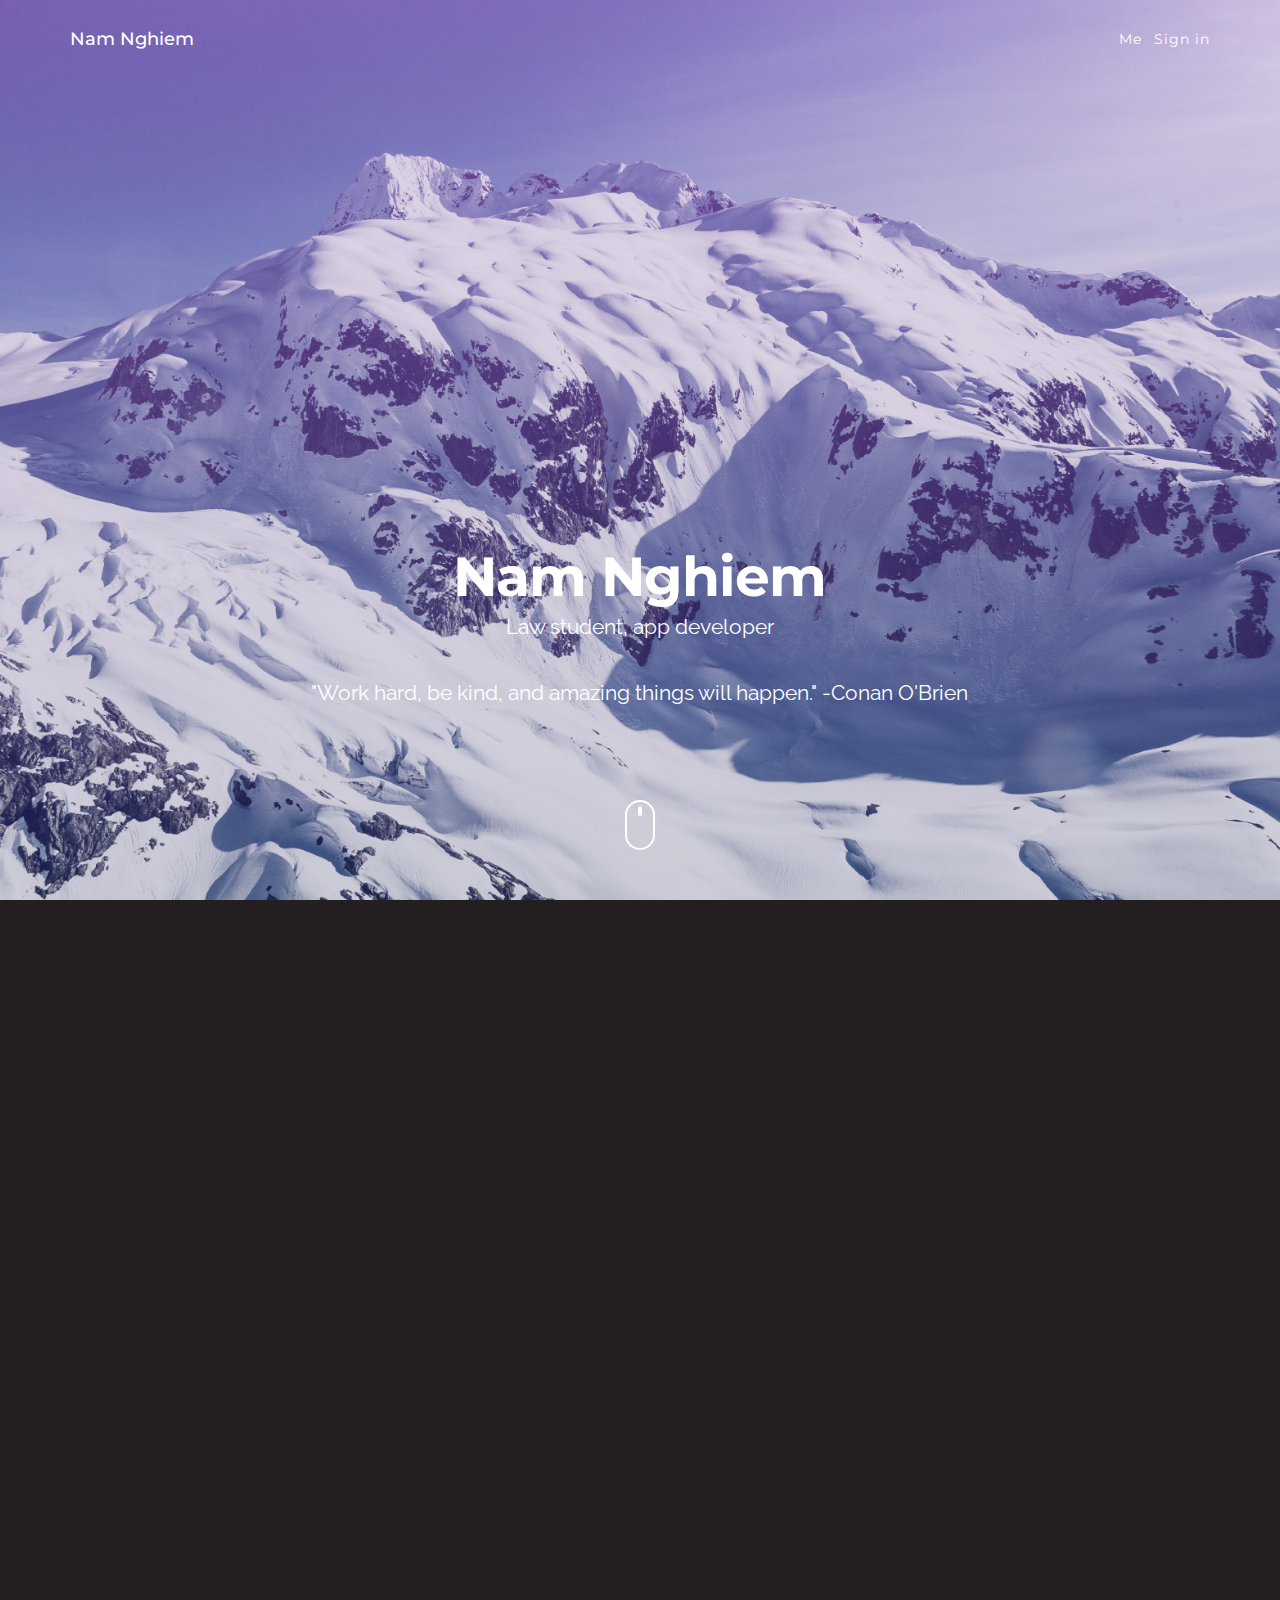
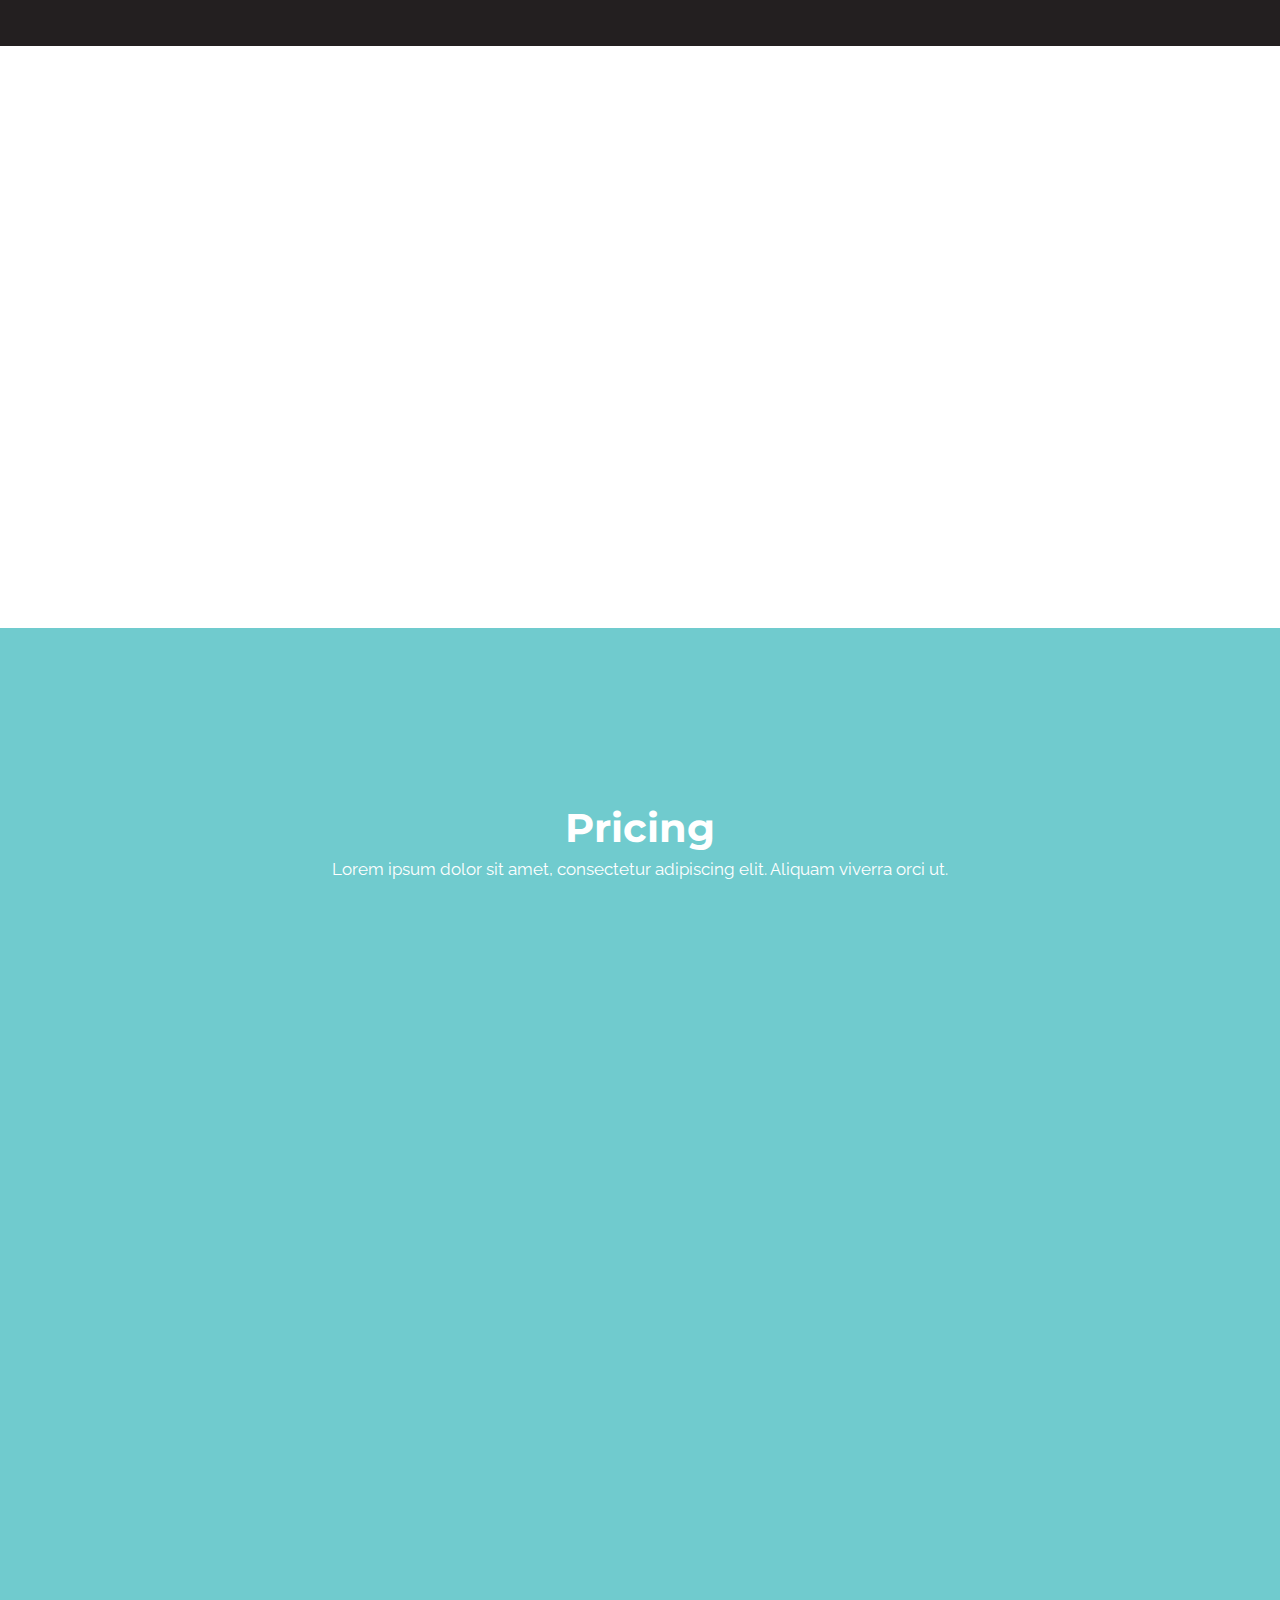
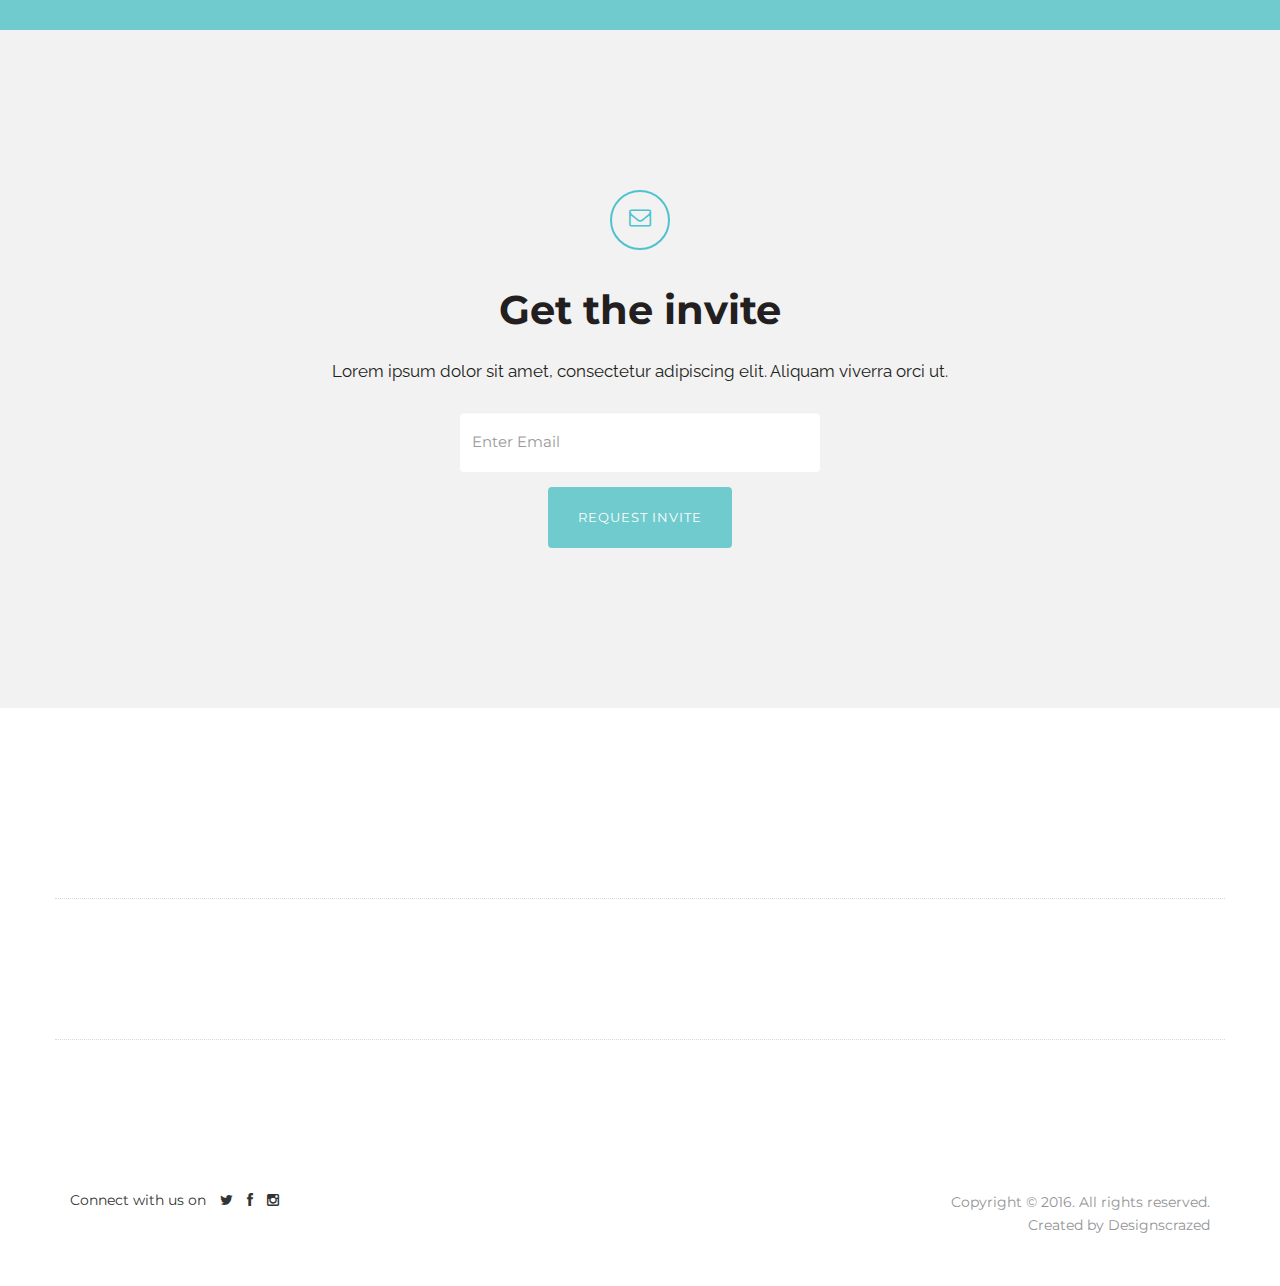
==== index.html @ a7cf42f4 "import template" ====
<!DOCTYPE html>
<html lang="en"><head>
  <meta charset="utf-8">
  <title>Nam Nghiem </title>
  <meta name="keywords" content="">
  <meta name="description" content="">
  <meta name="viewport" content="width=device-width, initial-scale=1.0, maximum-scale=1.0, user-scalable=no">
  
  <meta property="og:title" content="">
	<meta property="og:type" content="website">
	<meta property="og:url" content="">
	<meta property="og:site_name" content="">
	<meta property="og:description" content="">

  <!-- Styles -->
  <link rel="stylesheet" href="css/font-awesome.min.css">
  <link rel="stylesheet" href="css/animate.css">
  <link href='http://fonts.googleapis.com/css?family=Raleway:400,100,200,300,500,600,700,800,900|Montserrat:400,700' rel='stylesheet' type='text/css'>
  

  <link rel="stylesheet" href="css/bootstrap.min.css">
  <link rel="stylesheet" href="css/main.css">

  <script src="js/modernizr-2.7.1.js"></script>
  
</head>

<body>

    
    <div class="navbar navbar-inverse navbar-fixed-top">
      <div class="container">
        <div class="navbar-header">
          <button type="button" class="navbar-toggle" data-toggle="collapse" data-target=".navbar-collapse">
            <span class="icon-bar"></span>
            <span class="icon-bar"></span>
            <span class="icon-bar"></span>
          </button>
            <a href="index.html"><h4 class="white">Nam Nghiem</h4></a>
        </div>
        <div class="navbar-collapse collapse">
          <ul class="nav navbar-nav navbar-right">
            <li><a href="#pricing" class="scroll">Me</a></li>
            <li><a href="#">Sign in</a></li>
          </ul>
        </div><!--/.navbar-collapse -->
      </div>
    </div>
        
    <header>
      <div class="container">
        <div class="row">
          <div class="col-xs-6">
            <a href="index.html"><h4 class="white">Nam Nghiem</h4></a>
          </div>
          <div class="col-xs-6 signin text-right navbar-nav">
            <a href="#pricing" class="scroll">Me</a>&nbsp; &nbsp;<a href="#">Sign in</a>
          </div>
        </div>
        
        <div class="row header-info">
          <div class="col-sm-10 col-sm-offset-1 text-center">
            <h1 class="wow fadeIn">Nam Nghiem</h1>
            <p class="lead wow fadeIn" data-wow-delay="0.5s">
            Law student, app developer</p><br>
			<p class="lead wow fadeIn">"Work hard, be kind, and amazing things will happen." -Conan O'Brien</p>
            <br />
              <!-- 
            <div class="row">
              <div class="col-md-8 col-md-offset-2 col-sm-10 col-sm-offset-1">
                <div class="row">
                  <div class="col-xs-6 text-right wow fadeInUp" data-wow-delay="1s">
                    <a href="#be-the-first" class="btn btn-secondary btn-lg scroll">Learn More</a>
                  </div>
                  <div class="col-xs-6 text-left wow fadeInUp" data-wow-delay="1.4s">
                    <a href="#invite" class="btn btn-primary btn-lg scroll">Request Invite</a>
                  </div>
                </div>
              </div>
            </div> 
			-->
            
          </div>
        </div>
      </div>
    </header>
    
    <div class="mouse-icon hidden-xs">
				<div class="scroll"></div>
			</div>
    
    <section id="be-the-first" class="pad-xl">
      <div class="container">
        <div class="row">
          <div class="col-sm-8 col-sm-offset-2 text-center margin-30 wow fadeIn" data-wow-delay="0.6s">
            <h2>Celebrating 1,000,000 downloads</h2>
            <p class="lead">Metal for Facebook & Twitter</p>
          </div>
        </div>
        
        <div class="iphone wow fadeInUp" data-wow-delay="1s">
	        <img src="img/iphone.png">
        </div>
      </div>
    </section>
    
    <section id="main-info" class="pad-xl">
	    <div class="container">
		    <div class="row">
			    <div class="col-sm-4 wow fadeIn" data-wow-delay="0.4s">
				    <hr class="line purple">
				    <h3>App Feature One Here</h3>
				    <p>Lorem ipsum dolor sit amet, consectetur adipiscing elit. Aliquam viverra orci ut est facilisis, eu elementum mi volutpat. Pellentesque ac tristique nisi.</p>
			    </div>
			    <div class="col-sm-4 wow fadeIn" data-wow-delay="0.8s">
				    <hr  class="line blue">
				    <h3>App Feature One Here</h3>
				    <p>Lorem ipsum dolor sit amet, consectetur adipiscing elit. Aliquam viverra orci ut est facilisis, eu elementum mi volutpat. Pellentesque ac tristique nisi.</p>
			    </div>
			    <div class="col-sm-4 wow fadeIn" data-wow-delay="1.2s">
				    <hr  class="line yellow">
				    <h3>App Feature One Here</h3>
				    <p>Lorem ipsum dolor sit amet, consectetur adipiscing elit. Aliquam viverra orci ut est facilisis, eu elementum mi volutpat. Pellentesque ac tristique nisi.</p>
			    </div>
		    </div>
	    </div>
    </section>
        
        
    <!--Pricing-->
    <section id="pricing" class="pad-lg">
      <div class="container">
        <div class="row margin-40">
          <div class="col-sm-8 col-sm-offset-2 text-center">
            <h2 class="white">Pricing</h2>
            <p class="white">Lorem ipsum dolor sit amet, consectetur adipiscing elit. Aliquam viverra orci ut.</p>
          </div>
        </div>
        
        <div class="row margin-50">
          
          <div class="col-sm-4 pricing-container wow fadeInUp" data-wow-delay="1s">
            <br />
            <ul class="list-unstyled pricing-table text-center">
    					<li class="headline"><h5 class="white">Personal</h5></li>
    					<li class="price"><div class="amount">$5<small>/m</small></div></li>
    					<li class="info">2 row section for you package information. You can include all details or icons</li>
    					<li class="features first">Up To 25 Projects</li>
    					<li class="features">10GB Storage</li>
    					<li class="features">Other info</li>
    					<li class="features last btn btn-secondary btn-wide"><a href="#">Get Started</a></li>
    				</ul>
          </div>
          
          <div class="col-sm-4 pricing-container wow fadeInUp" data-wow-delay="0.4s">
            <ul class="list-unstyled pricing-table active text-center">
    					<li class="headline"><h5 class="white">Professional</h5></li>
    					<li class="price"><div class="amount">$12<small>/m</small></div></li>
    					<li class="info">2 row section for you package information. You can include all details or icons</li>
    					<li class="features first">Up To 25 Projects</li>
    					<li class="features">10GB Storage</li>
    					<li class="features">Other info</li>
    					<li class="features">Other info</li>
    					<li class="features last btn btn-secondary btn-wide"><a href="#">Get Started</a></li>
    				</ul>
          </div>
          
          <div class="col-sm-4 pricing-container wow fadeInUp" data-wow-delay="1.3s">
            <br />
            <ul class="list-unstyled pricing-table text-center">
    					<li class="headline"><h5 class="white">Business</h5></li>
    					<li class="price"><div class="amount">$24<small>/m</small></div></li>
    					<li class="info">2 row section for you package information. You can include all details or icons</li>
    					<li class="features first">Up To 25 Projects</li>
    					<li class="features">10GB Storage</li>
    					<li class="features">Other info</li>
    					<li class="features last btn btn-secondary btn-wide"><a href="#">Get Started</a></li>
    				</ul>
          </div>
          
        </div>
        
      </div>
    </section>
    
    
    <section id="invite" class="pad-lg light-gray-bg">
      <div class="container">
        <div class="row">
          <div class="col-sm-8 col-sm-offset-2 text-center">
            <i class="fa fa-envelope-o margin-40"></i>
            <h2 class="black">Get the invite</h2>
            <br />
            <p class="black">Lorem ipsum dolor sit amet, consectetur adipiscing elit. Aliquam viverra orci ut.</p>
            <br />
            
            <div class="row">
              <div class="col-sm-8 col-sm-offset-2 col-md-6 col-md-offset-3">
                <form role="form">
                  <div class="form-group">
                    <input type="email" class="form-control" id="exampleInputEmail1" placeholder="Enter Email">
                  </div>
                  <button type="submit" class="btn btn-primary btn-lg">Request Invite</button>
                </form>
              </div>
            </div><!--End Form row-->

          </div>
        </div>
      </div>
    </section>
    
    
    <section id="press" class="pad-sm">
      <div class="container">
        
        <div class="row margin-30 news-container">
          <div class="col-sm-10 col-sm-offset-1 col-md-8 col-md-offset-2 wow fadeInLeft" data-wow-delay="0.8s">
            <a href="#" target="_blank">
            <img class="news-img pull-left" src="img/press-01.jpg" alt="Tech Crunch">
            <p class="black">Lorem ipsum dolor sit amet, consectetur adipiscing elit. Aliquam viverra orci ut.<br /> 
            <small><em>Tech Crunch - January 15, 2015</em></small></p>
            </a>
          </div>
        </div>
        
        <div class="row margin-30 news-container">
          <div class="col-sm-10 col-sm-offset-1 col-md-8 col-md-offset-2 wow fadeInLeft" data-wow-delay="1.2s">
            <a href="#" target="_blank">
            <img class="news-img pull-left" src="img/press-02.jpg" alt="Forbes">
            <p class="black">Lorem ipsum dolor sit amet, consectetur adipiscing elit. Aliquam viverra orci ut. <br /> 
            <small><em>Forbes - Feb 25, 2015</em></small></p>
            </a>
          </div>
        </div>
        
      </div>
    </section>
    
    
    <footer>
      <div class="container">
        
        <div class="row">
          <div class="col-sm-8 margin-20">
            <ul class="list-inline social">
              <li>Connect with us on</li>
              <li><a href="#"><i class="fa fa-twitter"></i></a></li>
              <li><a href="#"><i class="fa fa-facebook"></i></a></li>
              <li><a href="#"><i class="fa fa-instagram"></i></a></li>
            </ul>
          </div>
          
          <div class="col-sm-4 text-right">
            <p><small>Copyright &copy; 2016. All rights reserved. <br>
	            Created by <a href="http://designscrazed.org/">Designscrazed</a></small></p>
          </div>
        </div>
        
      </div>
    </footer>
    
    
    <!-- Javascript
    ================================================== -->
    <!-- Placed at the end of the document so the pages load faster -->
    <script src="//ajax.googleapis.com/ajax/libs/jquery/1.11.0/jquery.min.js"></script>
    <script>window.jQuery || document.write('<script src="js/jquery-1.11.0.min.js"><\/script>')</script>
    <script src="js/wow.min.js"></script>
    <script src="js/bootstrap.min.js"></script>
    <script src="js/main.js"></script>

   
    </body>
</html>
---- css/main.css ----
/* ==========================================================================
   Global styles
   ========================================================================== */
h1, h2, h3, h4, h5, h6, p, .btn, .navbar-nav a, .form-control, .list-inline, small, #pricing {
  font-family: 'Montserrat', sans-serif;
}

p, .lead {
	font-family: 'Raleway', sans-serif;
}

h1 {
  font-size: 55px;
  line-height: 55px;
  letter-spacing: -1px;
  color: #ffffff;
  font-weight: 700;
}

h2 {
  font-size: 40px;
  line-height: 40px;
  etter-spacing: -0.5px;
  color: #ffffff;
  font-weight: 700;
}

h3 {
  font-size: 16px;
  line-height: 30px;
  letter-spacing: 0px;
  color: #231f20;
  font-weight: 700;
}

.lead {
  font-size: 21px;
  line-height: 26px;
  color: #ffffff;
  font-weight: 400;
}

p {
  font-size: 17px;
  line-height: 22px;
  color: #929496;
  font-weight: 400;
}

/*------------------Utilities---------------------*/
a {
  color: inherit;
  font-weight: inherit;
  font-size: inherit;
  text-decoration: none;
}

a:hover, a:focus {
  text-decoration: none;
  color: #231f20;
  -webkit-transition: all 0.35s ease-in-out;
  -moz-transition: all 0.35s ease-in-out;
  -o-transition: all 0.35s ease-in-out;
  transition: all 0.35s ease-in-out;
}

.fa-lg {
  font-size: 1.33333em;
  line-height: 0.75em;
  vertical-align: -10%;
}

::selection {
	background: #231f20; /* Safari */
	color: #FFFFFF;
}
::-moz-selection {
	background: #231f20; /* Firefox */
	color: #FFFFFF;
}


/*------------------Buttons---------------------*/
.btn:focus {
  outline: 0px auto -webkit-focus-ring-color;
  outline: none;
}

.btn {
  text-transform: uppercase;
  border-radius: 4px;
  border: none;
}

.btn-lg {
  font-size: 13px;
  line-height: 1.33;
  padding: 22px 30px;
  font-weight: 400;
  letter-spacing: 1px;
}

.btn-sm {
  font-size: 11px;
  line-height: 1.33;
  padding: 10px 18px;
  font-weight: 400;
}

.btn-wide {
  width: 100%;
  font-size: 13px;
  line-height: 1.33;
  padding: 18px 28px;
  font-weight: 400;
  letter-spacing: 1px;
}

.btn-primary {
  background-color:#70cbce;
  color: #ffffff;
}

.btn-primary:hover, .btn-primary:focus, .btn-primary:active, .btn-primary.active {
  background-color: #8be2e5;
  color: #ffffff;
  -webkit-transition: all 0.35s ease-in-out;
  -moz-transition: all 0.35s ease-in-out;
  -o-transition: all 0.35s ease-in-out;
  transition: all 0.35s ease-in-out;
}

.btn-secondary {
  background-color: #ffffff;
  color: #231f20;
}

.btn-secondary:hover, .btn-secondary:focus, .btn-secondary:active, .btn-secondary.active {
  background-color: #ededed;
  color: #231f20;
  -webkit-transition: all 0.35s ease-in-out;
  -moz-transition: all 0.35s ease-in-out;
  -o-transition: all 0.35s ease-in-out;
  transition: all 0.35s ease-in-out;
}




/*-----------------Margins------------------*/
.margin-0 {
    margin-bottom: 0 !important;
}
.margin-10 {
    margin-bottom: 10px !important;
}
.margin-15 {
    margin-bottom: 15px !important;
}
.margin-20 {
    margin-bottom: 20px !important;
}
.margin-30 {
    margin-bottom: 30px !important;
}
.margin-40 {
    margin-bottom: 40px !important;
}
.margin-50 {
    margin-bottom: 50px !important;
}
.margin-60 {
    margin-bottom: 60px !important;
}
.margin-70 {
    margin-bottom: 70px !important;
}
.margin-80 {
    margin-bottom: 80px !important;
}
.margin-90 {
    margin-bottom: 90px !important;
}
.margin-100 {
    margin-bottom: 100px !important;
}


/*-----------------Colors------------------*/

.black {
  color: #231f20;
}

.blue {
  color: #70cbce;
}

.white {
  color: #ffffff;
}

.black-bg {
  background: #231f20;
}

.blue-bg {
  background: #70cbce;
}

.white-bg {
  background: #ffffff;
}

.purple-bg {
	background: #6d3f96;
}



/* ==========================================================================
   Nav Styles
   ========================================================================== */

.navbar {
    border: 0px solid rgba(0, 0, 0, 0);
    background: #70cbce;
    margin: auto;
    min-height: 60px;
    padding-top: 8px;
    position: fixed;
    top: -60px;
    transition: top 0.4s ease 0s;
}

.navbar.open {
    top: 0;
}

.navbar-inverse .navbar-nav > li > a, .navbar-nav a {
    color: #ffffff;
    font-size: 14px;
    letter-spacing: 1px;
}

.navbar-inverse .navbar-nav > li > a:hover {
    color: #ffffff;
    opacity: 0.6;
}

.nav > li > a {
    position: relative;
    display: block;
    padding: 10px 10px;
}

.navbar-inverse .navbar-collapse, .navbar-inverse .navbar-form {
    border-color: #4ec3cd;
}

.navbar-inverse .navbar-toggle {
    border-color: transparent;
}

.logo img {
	margin-top: 6px;
}



/* ==========================================================================
   Main styles
   ========================================================================== */
header {
  background: url(../img/header-bg.jpg) no-repeat center center;
  width: 100%;
  padding: 20px 10px 60px 10px;
  height: 100vh;
  overflow: hidden;
  background-size: cover;
  -webkit-background-size: cover;
  -moz-background-size: cover;
  -o-background-size: cover;
}

.header-info {
  position: absolute;
  bottom: 0;
  width: 100%;
  left: 0;
  right: 0;
  margin-left: 0px;
  margin-bottom: 12%;
}

.signin {
  padding-top: 9px;
}


.mouse-icon {
    border: 2px solid #fff;
    border-radius: 16px;
    display: block;
    height: 50px;
    margin: -100px auto 50px;
    position: relative;
    width: 30px;
    z-index: 10;
}
.mouse-icon .scroll {
    animation-delay: 0s;
    animation-duration: 1s;
    animation-iteration-count: infinite;
    animation-name: scrolling;
    animation-play-state: running;
    animation-timing-function: linear;
}
.mouse-icon .scroll {
    background: #fff none repeat scroll 0 0;
    border-radius: 10px;
    height: 10px;
    margin-left: auto;
    margin-right: auto;
    position: relative;
    top: 4px;
    width: 4px;
}
@keyframes scrolling {
0% {
    opacity: 0;
    top: 5px;
}
30% {
    opacity: 1;
    top: 10px;
}
100% {
    opacity: 0;
    top: 25px;
}
}

.pad-xl {
	padding: 200px 0px;
}

.pad-lg {
	padding: 160px 0px;
}

.pad-sm {
	padding: 80px 0px;
}

.pad-xs {
	padding: 30px 0px;
}



#be-the-first {
  background: url(../img/be-the-first-bg.jpg) #231f20 no-repeat center center fixed;
  min-height: 300px;
  -webkit-background-size: cover;
  -moz-background-size: cover;
  -o-background-size: cover;
  background-size: cover;
}

hr.line {
	width: 100%;
	border: 2px solid;
}

.purple {
	border-color: #6d3f96;
	color: #6d3f96;
}

.blue {
	border-color: #70cbce;
	color: #70cbce
}

.yellow {
	border-color: #fdc05d;
	color: #fdc05d;
}

.iphone {
    position: relative;
    height: 200px;
}

.iphone img {
    margin: 0 auto;
    position: absolute;
    left: 0;
    right: 0;
    width: 100%;
    max-width: 440px;
}


#invite {
  background: #f2f2f2;
}

.fa-envelope-o {
  color: #4ec3cd;
  font-size: 22px;
  display: block;
  padding-top: 15px;
  width: 60px;
  height: 60px;
  border: 2px solid #4ec3cd;
  -moz-border-radius: 30px;
  -o-border-radius: 30px;
  -webkit-border-radius: 30px;
  border-radius: 30px;
  margin: auto;
}



.news-container {
  padding: 10px 0px 20px;
  border-bottom: 1px dotted #d9d9d9;
}

.news-img {
  padding-right: 20px;
}

footer {
  background: #ffffff;
  padding: 40px 0px;
}

.social li a:hover {
  opacity: 0.5;
}



/*---------------Pricing Tables-------------------*/


#pricing {
  background: #70cbce;
}

.pricing-container {
  padding-left: 0px;
  padding-right: 0px;
}

.pricing-table {
  background: transparent;
  margin-bottom: 50px;
  margin-top: 0px;
  -webkit-transition: all 0.25s ease-in-out;
  -moz-transition: all 0.25s ease-in-out;
  -o-transition: all 0.25s ease-in-out;
  transition: all 0.25s ease-in-out;
}
.pricing-table.active {
  box-shadow: 0px 0px 12px rgba(41,46,50,0.6); 
  position: absolute;
  margin: auto;
  z-index: 200;
  border-top-left-radius: 10px;
  border-top-right-radius: 10px;
}

.pricing-table:hover {
  margin-top: -10px;
  -webkit-transition: all 0.25s ease-in-out;
  -moz-transition: all 0.25s ease-in-out;
  -o-transition: all 0.25s ease-in-out;
  transition: all 0.25s ease-in-out;
}

.pricing-table li {
  padding-left: 20px;
  padding-right: 20px;
}

.headline {
  background: #231f20;
  color: #FFFFFF;
  padding: 10px;
  border-top-left-radius: 10px;
  border-top-right-radius: 10px;
}

.price {
    background: none repeat scroll 0 0 #231f20;
    color: #FFFFFF;
    font-size: 32px;
    font-weight: bold;
    padding-bottom: 20px;
    padding-top: 20px;
}


.pricing-table:hover li.price  {
  background: #303236;
  -webkit-transition: all 0.85s ease-in-out;
  -moz-transition: all 0.85s ease-in-out;
  -o-transition: all 0.85s ease-in-out;
  transition: all 0.85s ease-in-out;
}

.price small {
  font-weight: 300;
  color: #929496;
}

.info {
  padding-top: 20px;
  padding-bottom: 20px;
  font-weight: 300;
  font-size: 13px;
  color: #929496;
  background: #ffffff;
}

.features {
  color: #231f20;
  font-weight: bold;
  padding-top: 12px;
  padding-bottom: 15px;
  border-bottom: 1px dotted #E8EAEA;
  background: #ffffff
}

.features.first {
  border-top: 1px dotted #E8EAEA;
}

.features.last {
  padding-top: 17px;
  padding-bottom: 20px;
}

.features.last a {
	color: #70cbce;
	font-size: 14px;
	letter-spacing: 1px;
}

.pricing-container .btn {
    border-radius: 0;
}




/* ==========================================================================
   Form styles
   ========================================================================== */
.form-control {
    background-color: #FFFFFF;
    background-image: none;
    border: 0px solid transparent;
    border-radius: 4px;
    box-shadow: 0 1px 1px rgba(0, 0, 0, 0.075) inset;
    color: #929496;
    display: block;
    font-size: 15px;
    height: 60px;
    line-height: 1.42857;
    padding: 6px 12px;
    transition: border-color 0.15s ease-in-out 0s, box-shadow 0.15s ease-in-out 0s;
}

.form-control::-moz-placeholder {
    color: #d9d9d9;
    font-size: 15px;
    opacity: 1;
}

.form-control::-webkit-placeholder, .form-control::-o-placeholder {
    color: #d9d9d9;
    font-size: 15px;
    opacity: 1;
}

.form-control::-o-placeholder {
    color: #d9d9d9;
    font-size: 15px;
    opacity: 1;
}




/* ==========================================================================
   Mobile styles
   ========================================================================== */
/* Landscape phones and down */
@media (max-width: 480px) { 

.btn-lg {
  font-size: 12.5px;
  line-height: 1.33;
  padding: 16px 13px;
  letter-spacing: 0px;
}


.btn-wide {
  width: 100%;
  font-size: 12.5px;
  line-height: 1.33;
  padding: 16px 13px;
  letter-spacing: 0px;
}

#be-the-first { 
      background-attachment: scroll;
  }

}


/* Landscape phone to portrait tablet */
@media (min-width: 481px) and (max-width: 767px) { 

#be-the-first { 
      background-attachment: scroll;
  }

}


/* Portrait tablet to landscape and desktop */
@media (min-width: 768px) and (max-width: 991px) {

#be-the-first { 
      background-attachment: scroll;
  }
  
}



/* Desktops and laptops ----------- */
@media (min-width: 992px) and (max-width: 1199px) {

}
     


/* Large screens ----------- */
@media (min-width: 1200px) and (max-width: 3000px) {

}
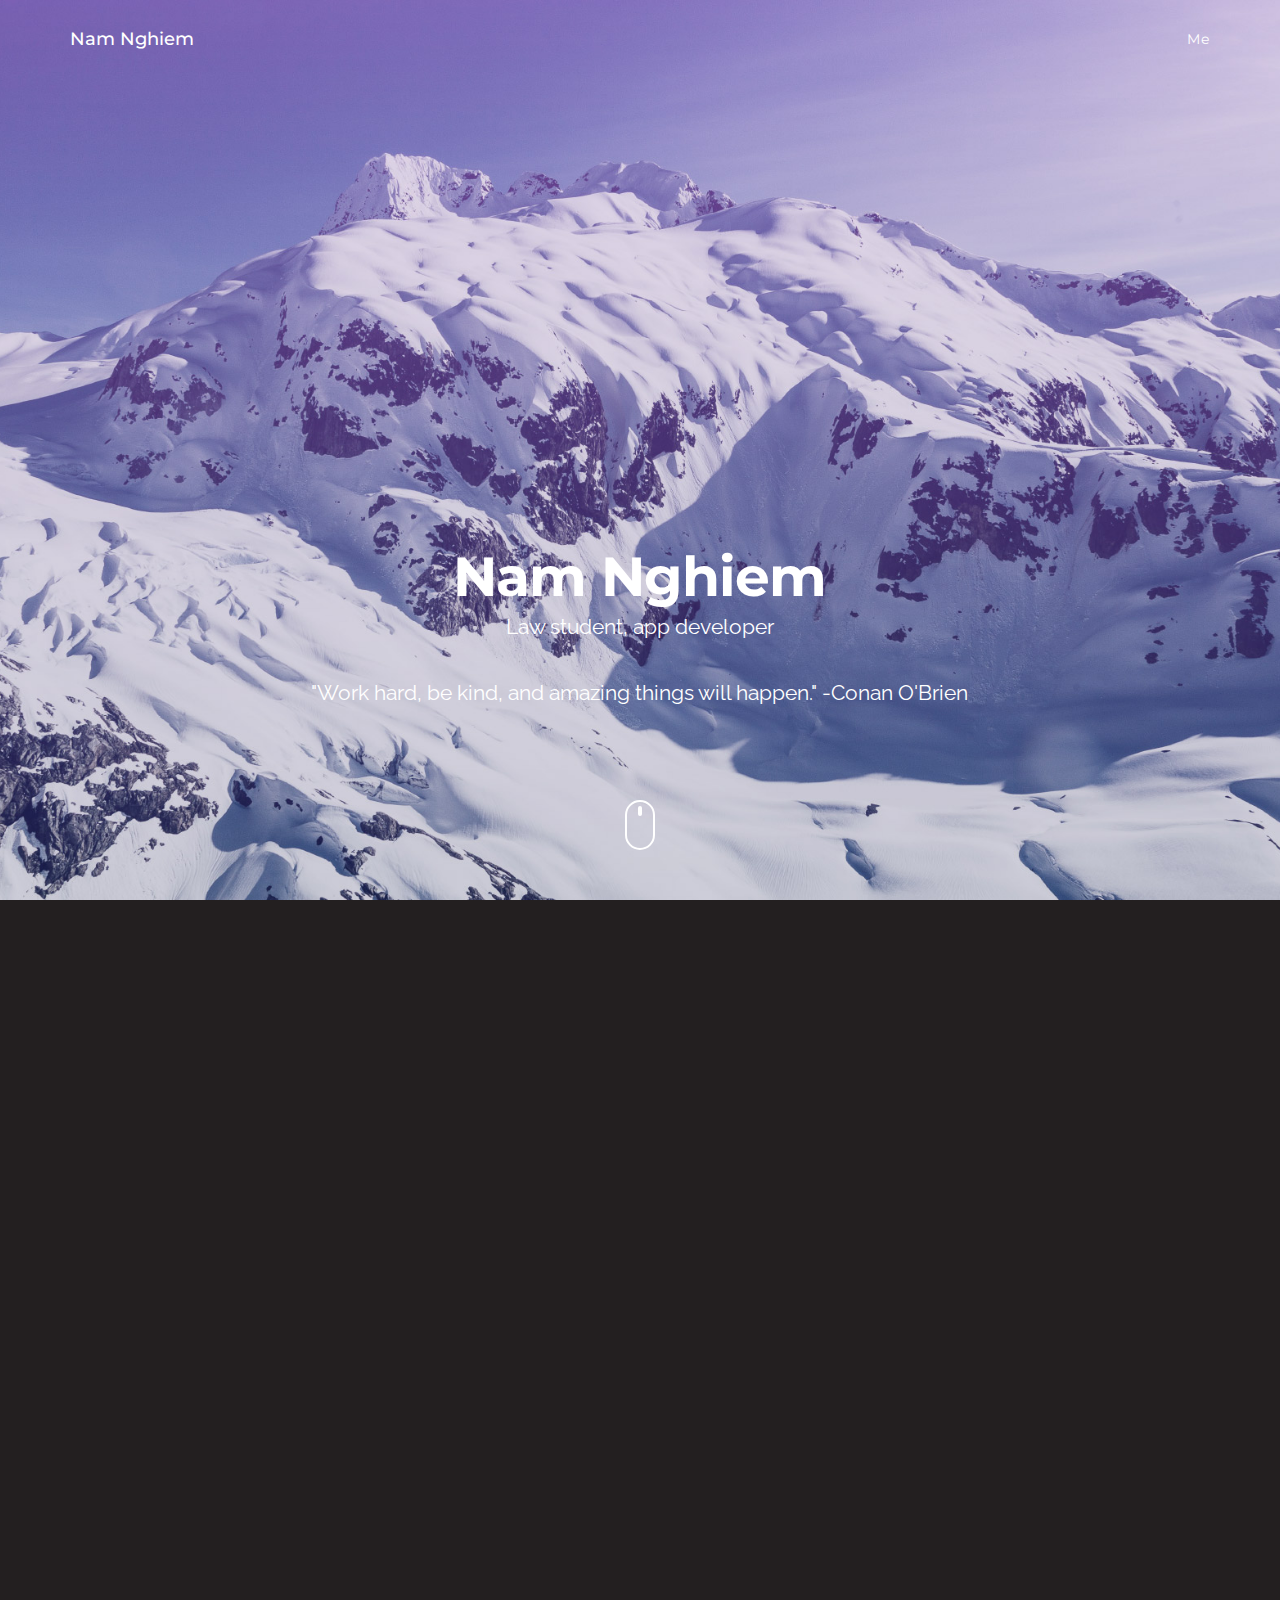
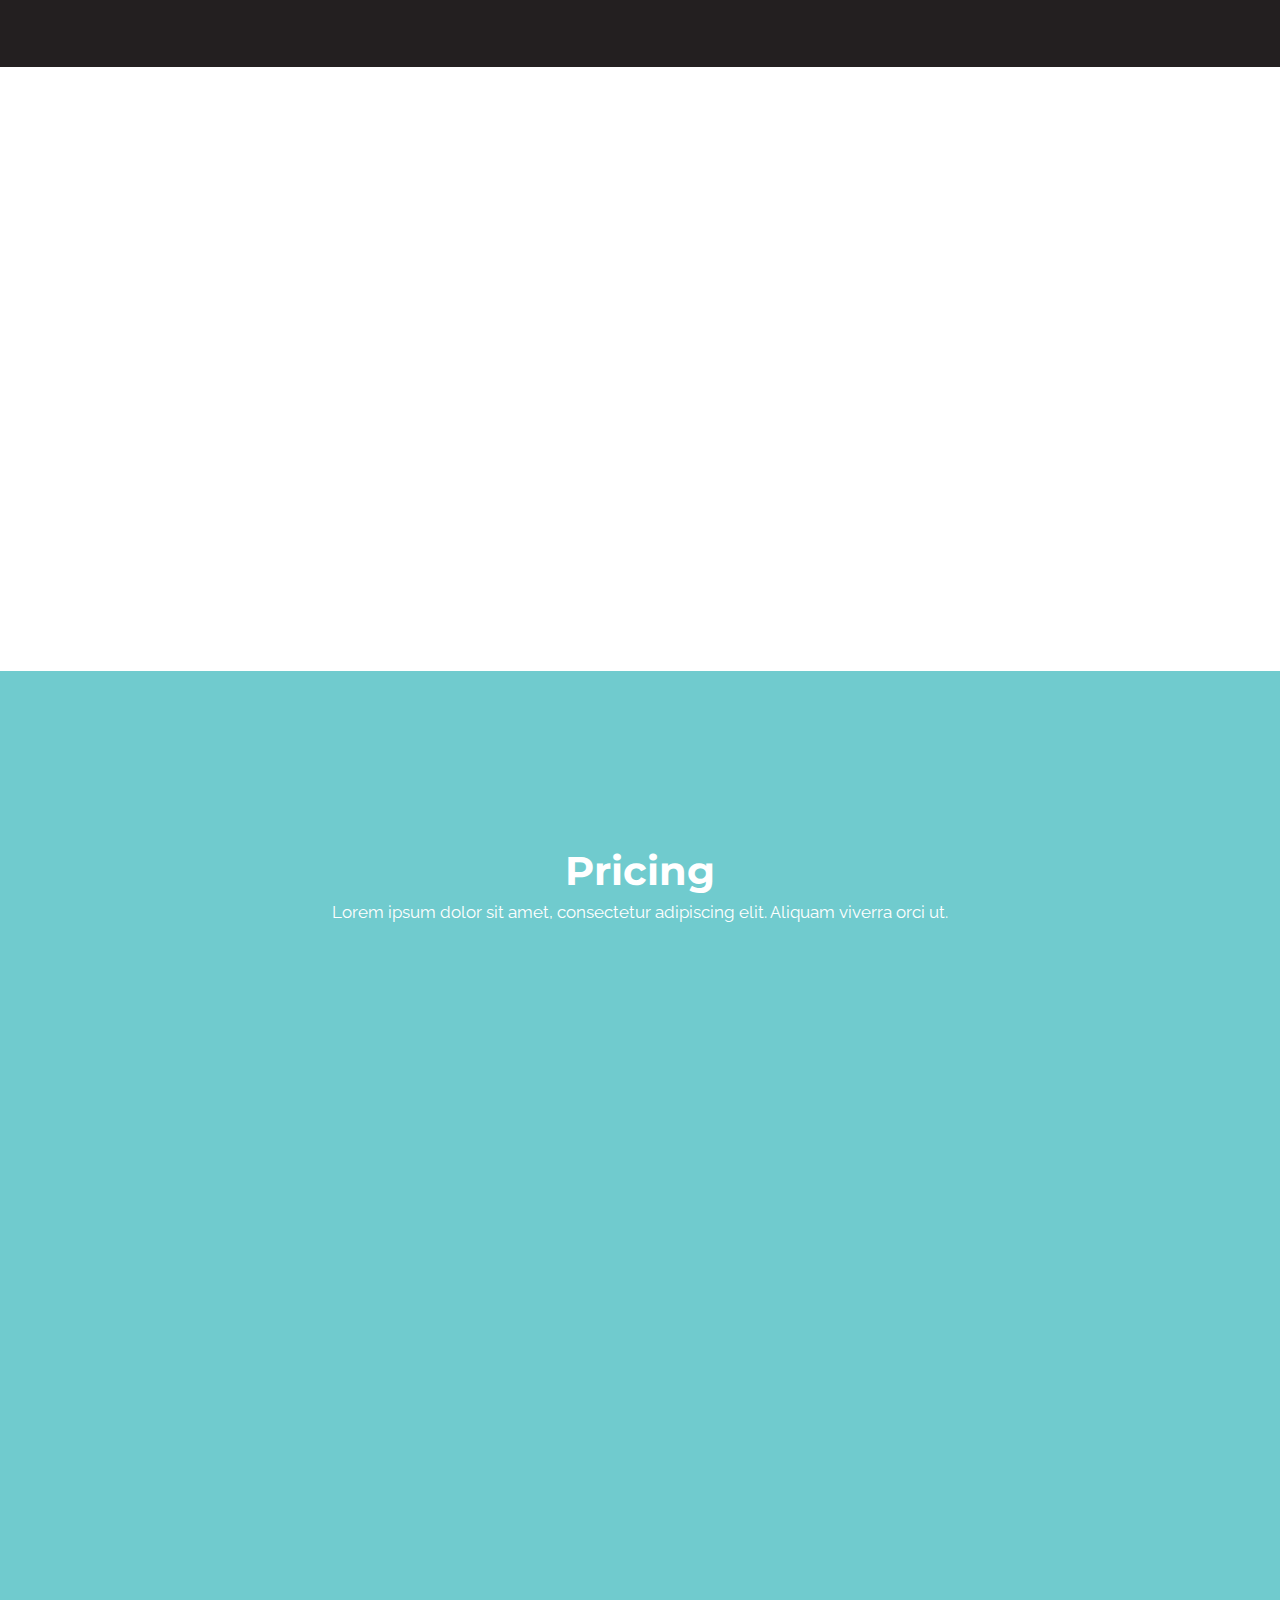
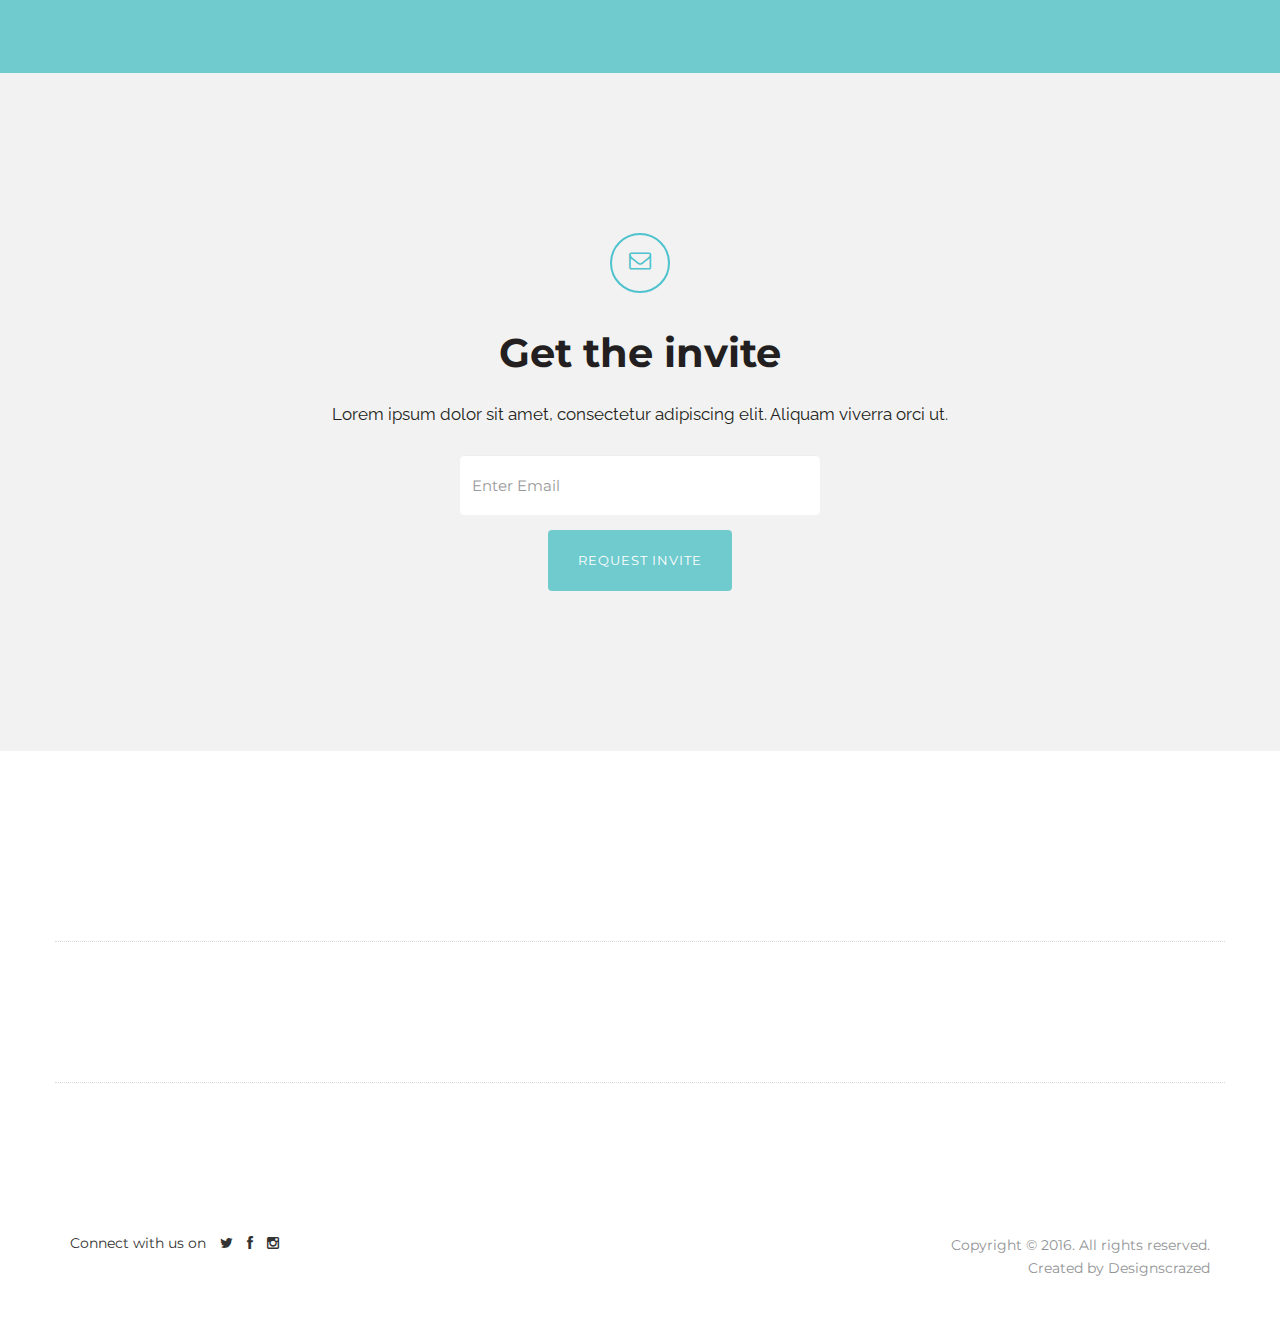
==== commit d45aef86: "image update" ====
--- a/index.html
+++ b/index.html
@@ -15,7 +15,7 @@
   <!-- Styles -->
   <link rel="stylesheet" href="css/font-awesome.min.css">
   <link rel="stylesheet" href="css/animate.css">
-  <link href='http://fonts.googleapis.com/css?family=Raleway:400,100,200,300,500,600,700,800,900|Montserrat:400,700' rel='stylesheet' type='text/css'>
+  <link href='https://fonts.googleapis.com/css?family=Raleway:400,100,200,300,500,600,700,800,900|Montserrat:400,700' rel='stylesheet' type='text/css'>
   
 
   <link rel="stylesheet" href="css/bootstrap.min.css">
@@ -28,7 +28,7 @@
 <body>
 
     
-    <div class="navbar navbar-inverse navbar-fixed-top">
+    <div class="navbar navbar-inverse navbar-fixed-top transparent red" style="background-color:#243c6d">
       <div class="container">
         <div class="navbar-header">
           <button type="button" class="navbar-toggle" data-toggle="collapse" data-target=".navbar-collapse">
@@ -36,12 +36,10 @@
             <span class="icon-bar"></span>
             <span class="icon-bar"></span>
           </button>
-            <a href="index.html"><h4 class="white">Nam Nghiem</h4></a>
         </div>
         <div class="navbar-collapse collapse">
           <ul class="nav navbar-nav navbar-right">
             <li><a href="#pricing" class="scroll">Me</a></li>
-            <li><a href="#">Sign in</a></li>
           </ul>
         </div><!--/.navbar-collapse -->
       </div>
@@ -54,7 +52,7 @@
             <a href="index.html"><h4 class="white">Nam Nghiem</h4></a>
           </div>
           <div class="col-xs-6 signin text-right navbar-nav">
-            <a href="#pricing" class="scroll">Me</a>&nbsp; &nbsp;<a href="#">Sign in</a>
+            <a href="#pricing" class="scroll">Me</a>
           </div>
         </div>
         
@@ -93,14 +91,19 @@
       <div class="container">
         <div class="row">
           <div class="col-sm-8 col-sm-offset-2 text-center margin-30 wow fadeIn" data-wow-delay="0.6s">
-            <h2>Celebrating 1,000,000 downloads</h2>
+            <h2>Celebrating 1,000,000+ downloads</h2>
             <p class="lead">Metal for Facebook & Twitter</p>
-          </div>
-        </div>
-        
+			
+			
+			<a  href='https://play.google.com/store/apps/details?id=com.nam.fbwrapper&utm_source=nweb&utm_campaign=m&pcampaignid=MKT-Other-global-all-co-prtnr-py-PartBadge-Mar2515-1'><img height="45px"  alt='Get it on Google Play' src='https://play.google.com/intl/en_us/badges/images/generic/en_badge_web_generic.png'/></a>
+			</div>
+        </div>
+		
+
         <div class="iphone wow fadeInUp" data-wow-delay="1s">
 	        <img src="img/iphone.png">
         </div>
+		
       </div>
     </section>
     
@@ -109,18 +112,18 @@
 		    <div class="row">
 			    <div class="col-sm-4 wow fadeIn" data-wow-delay="0.4s">
 				    <hr class="line purple">
-				    <h3>App Feature One Here</h3>
-				    <p>Lorem ipsum dolor sit amet, consectetur adipiscing elit. Aliquam viverra orci ut est facilisis, eu elementum mi volutpat. Pellentesque ac tristique nisi.</p>
+				    <h3>33,000 5-star ratings</h3>
+				    <p>Recommended by The Guardian, USA Today and many more. XDA App of the week and androidplanet.nl App of the Week</p>
 			    </div>
 			    <div class="col-sm-4 wow fadeIn" data-wow-delay="0.8s">
 				    <hr  class="line blue">
-				    <h3>App Feature One Here</h3>
-				    <p>Lorem ipsum dolor sit amet, consectetur adipiscing elit. Aliquam viverra orci ut est facilisis, eu elementum mi volutpat. Pellentesque ac tristique nisi.</p>
+				    <h3>Light, functional, beautiful</h3>
+				    <p>Your Facebook app should work for you. It should be light, functional and beautiful. It should look how you want it to be accessible everywhere, with lightning fast launch speeds.</p>
 			    </div>
 			    <div class="col-sm-4 wow fadeIn" data-wow-delay="1.2s">
 				    <hr  class="line yellow">
-				    <h3>App Feature One Here</h3>
-				    <p>Lorem ipsum dolor sit amet, consectetur adipiscing elit. Aliquam viverra orci ut est facilisis, eu elementum mi volutpat. Pellentesque ac tristique nisi.</p>
+				    <h3>Metal Pro</h3>
+				    <p>Get more by upgrading. Support the developer.</p>
 			    </div>
 		    </div>
 	    </div>
@@ -164,8 +167,7 @@
     					<li class="features last btn btn-secondary btn-wide"><a href="#">Get Started</a></li>
     				</ul>
           </div>
-          
-          <div class="col-sm-4 pricing-container wow fadeInUp" data-wow-delay="1.3s">
+		     <div class="col-sm-4 pricing-container wow fadeInUp" data-wow-delay="1.3s">
             <br />
             <ul class="list-unstyled pricing-table text-center">
     					<li class="headline"><h5 class="white">Business</h5></li>
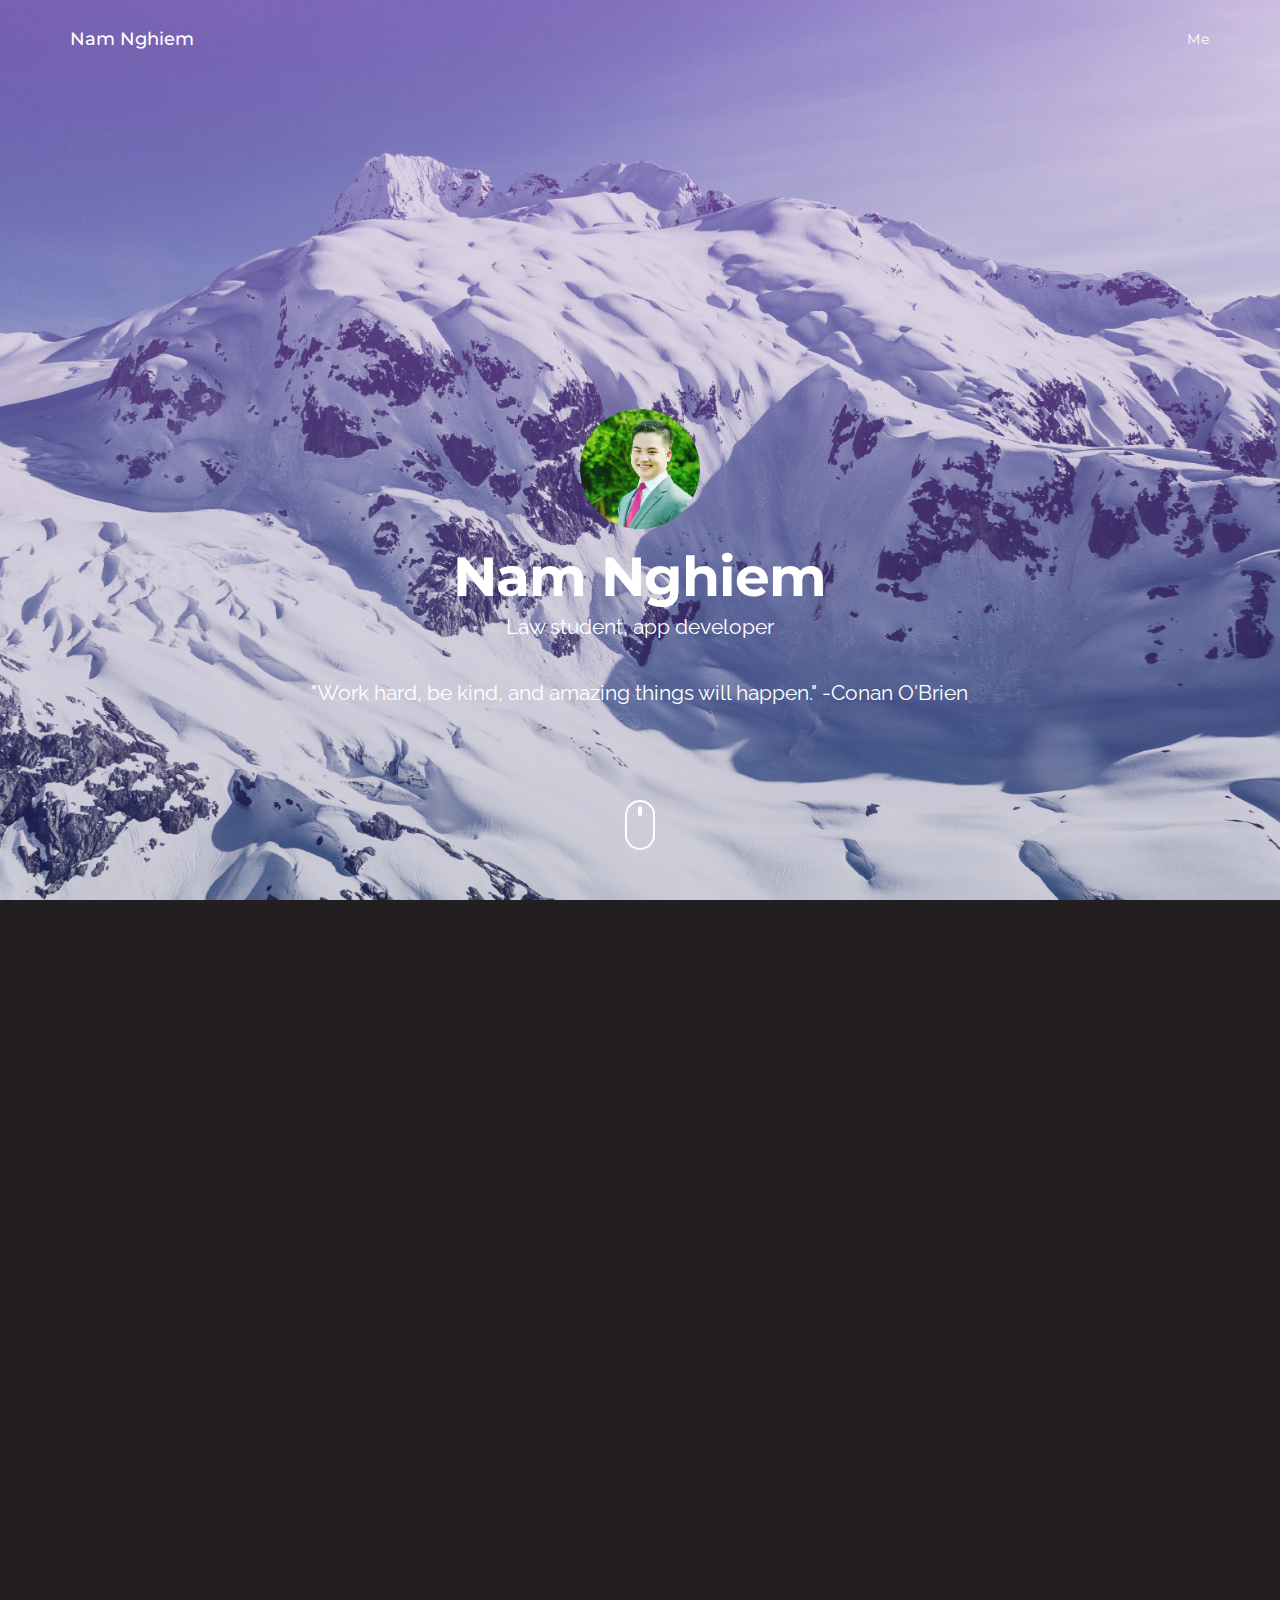
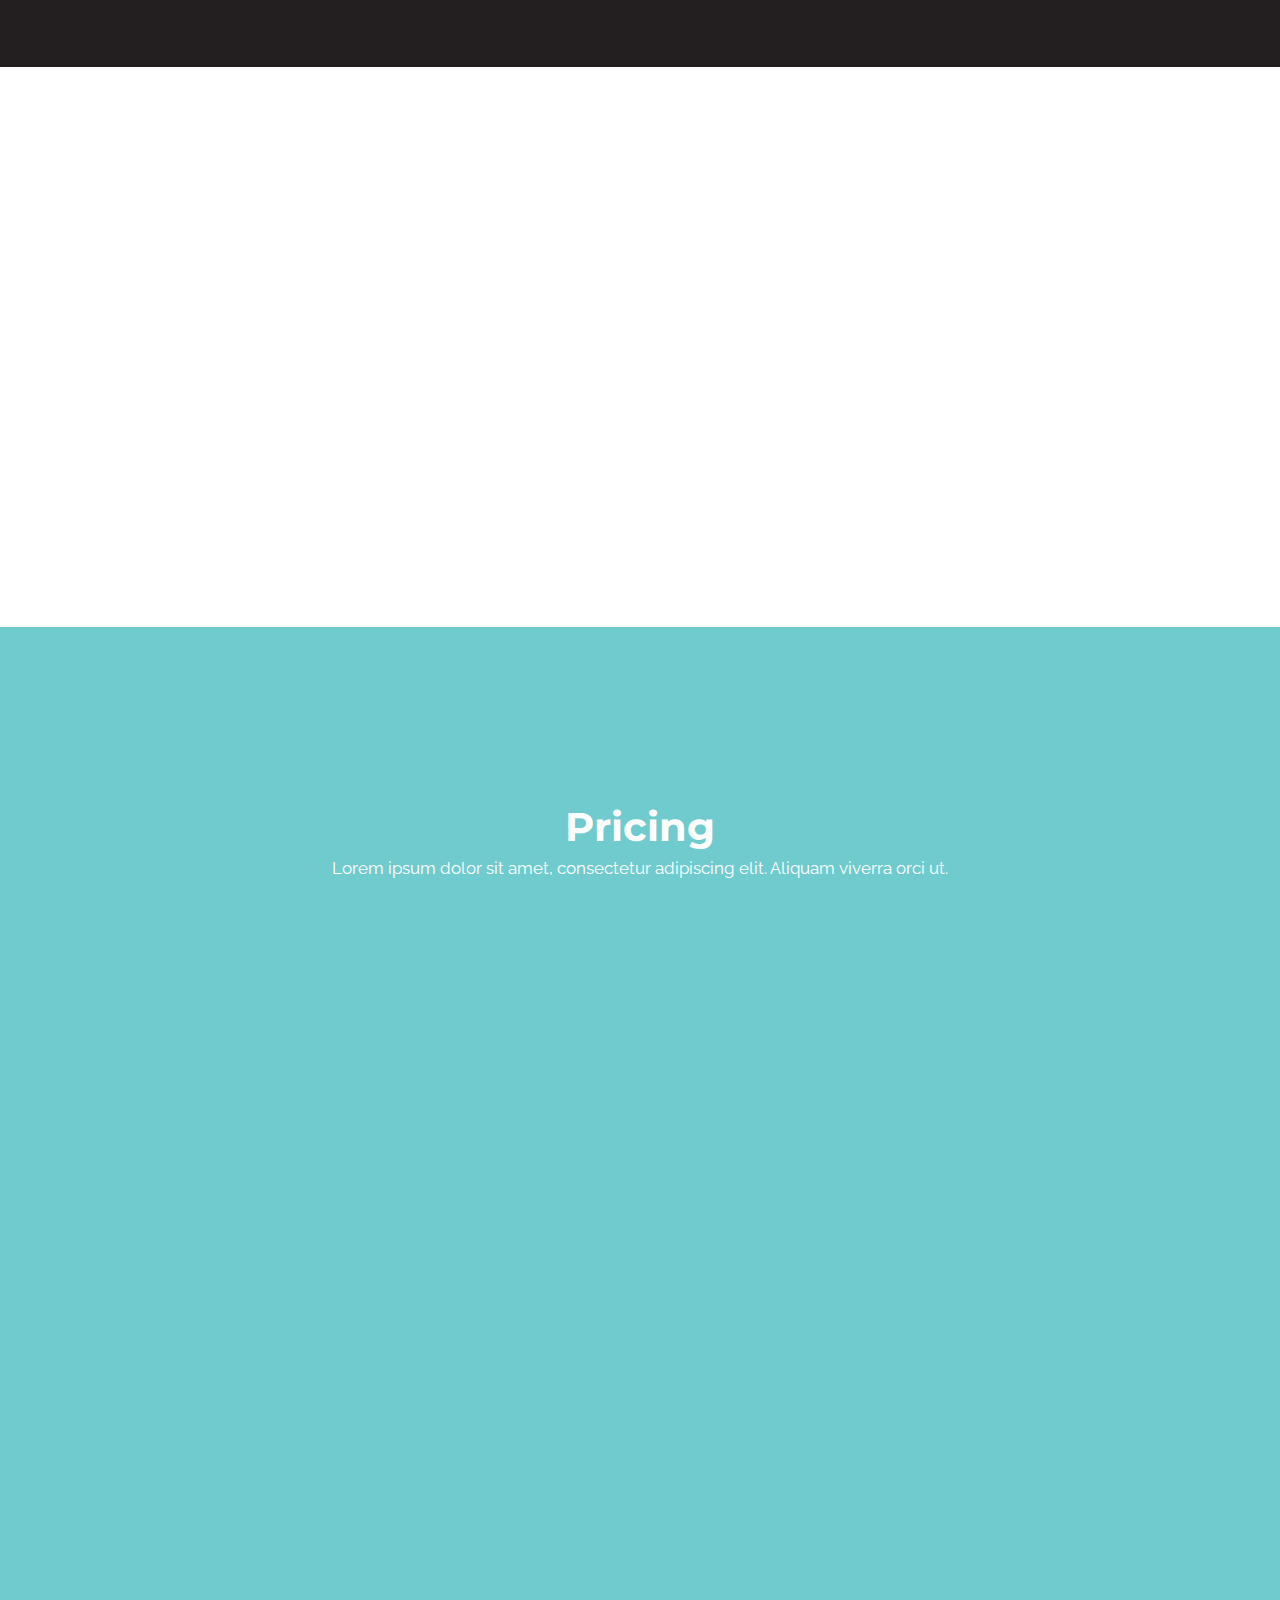
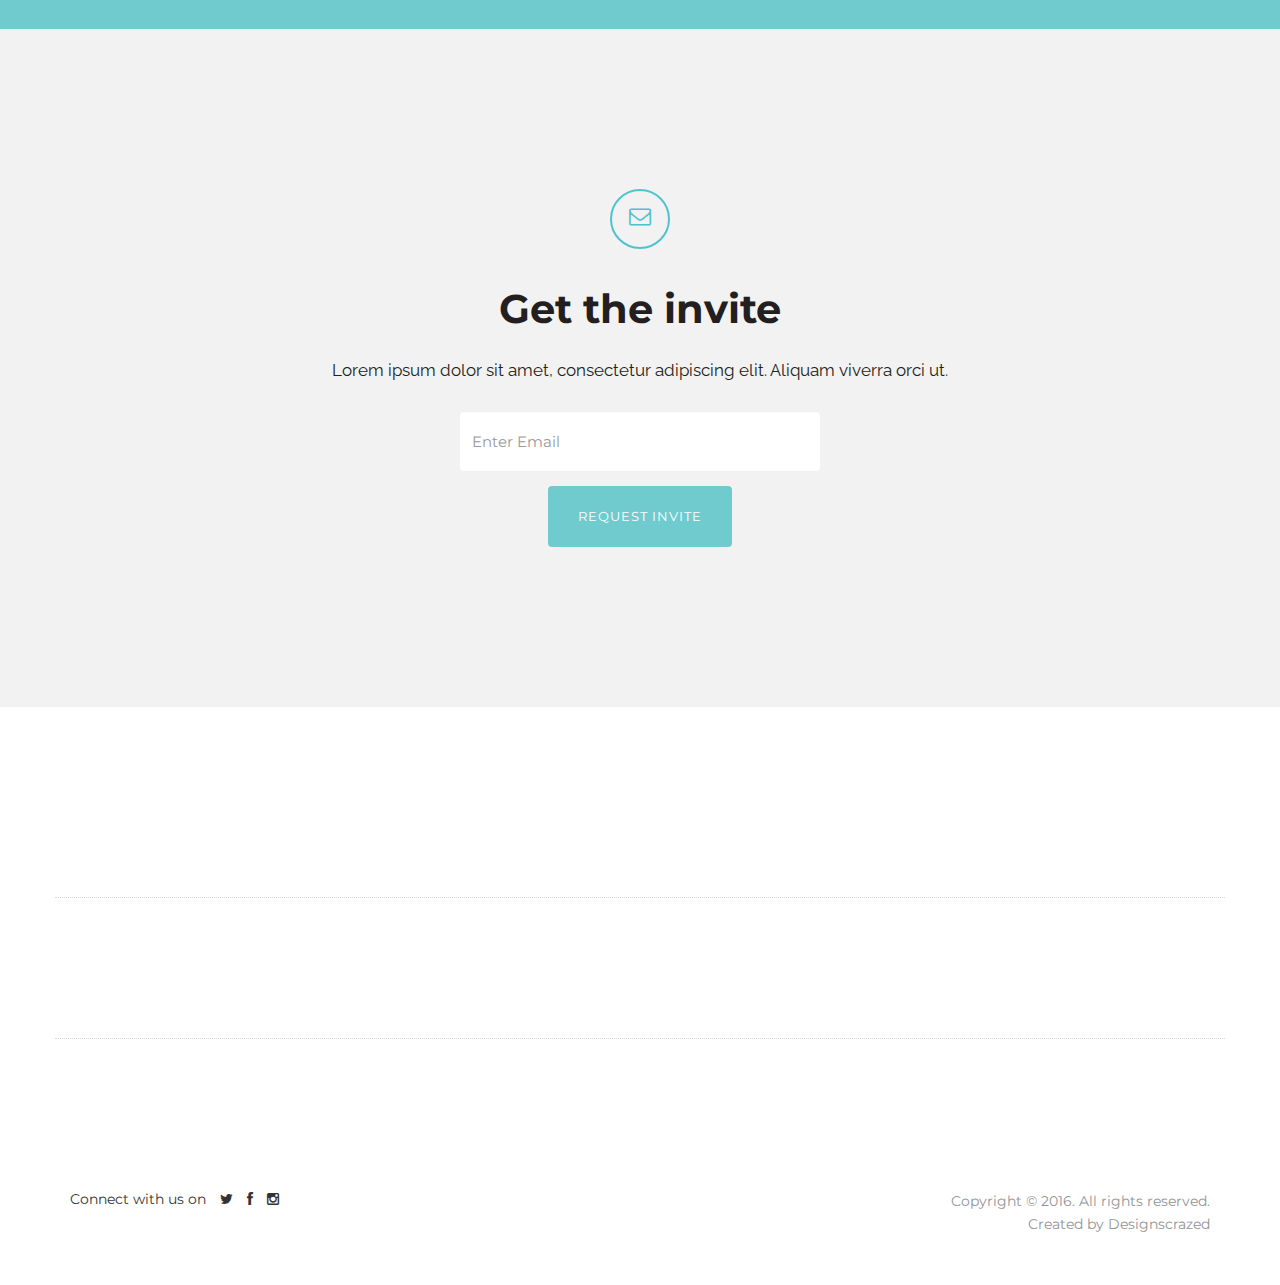
==== commit 9bbfbbab: "v0.2" ====
--- a/index.html
+++ b/index.html
@@ -58,6 +58,7 @@
         
         <div class="row header-info">
           <div class="col-sm-10 col-sm-offset-1 text-center">
+			<img class="img-circle" src = "img/pic.jpg" height="120px"/>
             <h1 class="wow fadeIn">Nam Nghiem</h1>
             <p class="lead wow fadeIn" data-wow-delay="0.5s">
             Law student, app developer</p><br>
@@ -118,7 +119,7 @@
 			    <div class="col-sm-4 wow fadeIn" data-wow-delay="0.8s">
 				    <hr  class="line blue">
 				    <h3>Light, functional, beautiful</h3>
-				    <p>Your Facebook app should work for you. It should be light, functional and beautiful. It should look how you want it to be accessible everywhere, with lightning fast launch speeds.</p>
+				    <p>Metal works for you. It's light, functional and beautiful, with lightning fast launch speeds.</p>
 			    </div>
 			    <div class="col-sm-4 wow fadeIn" data-wow-delay="1.2s">
 				    <hr  class="line yellow">
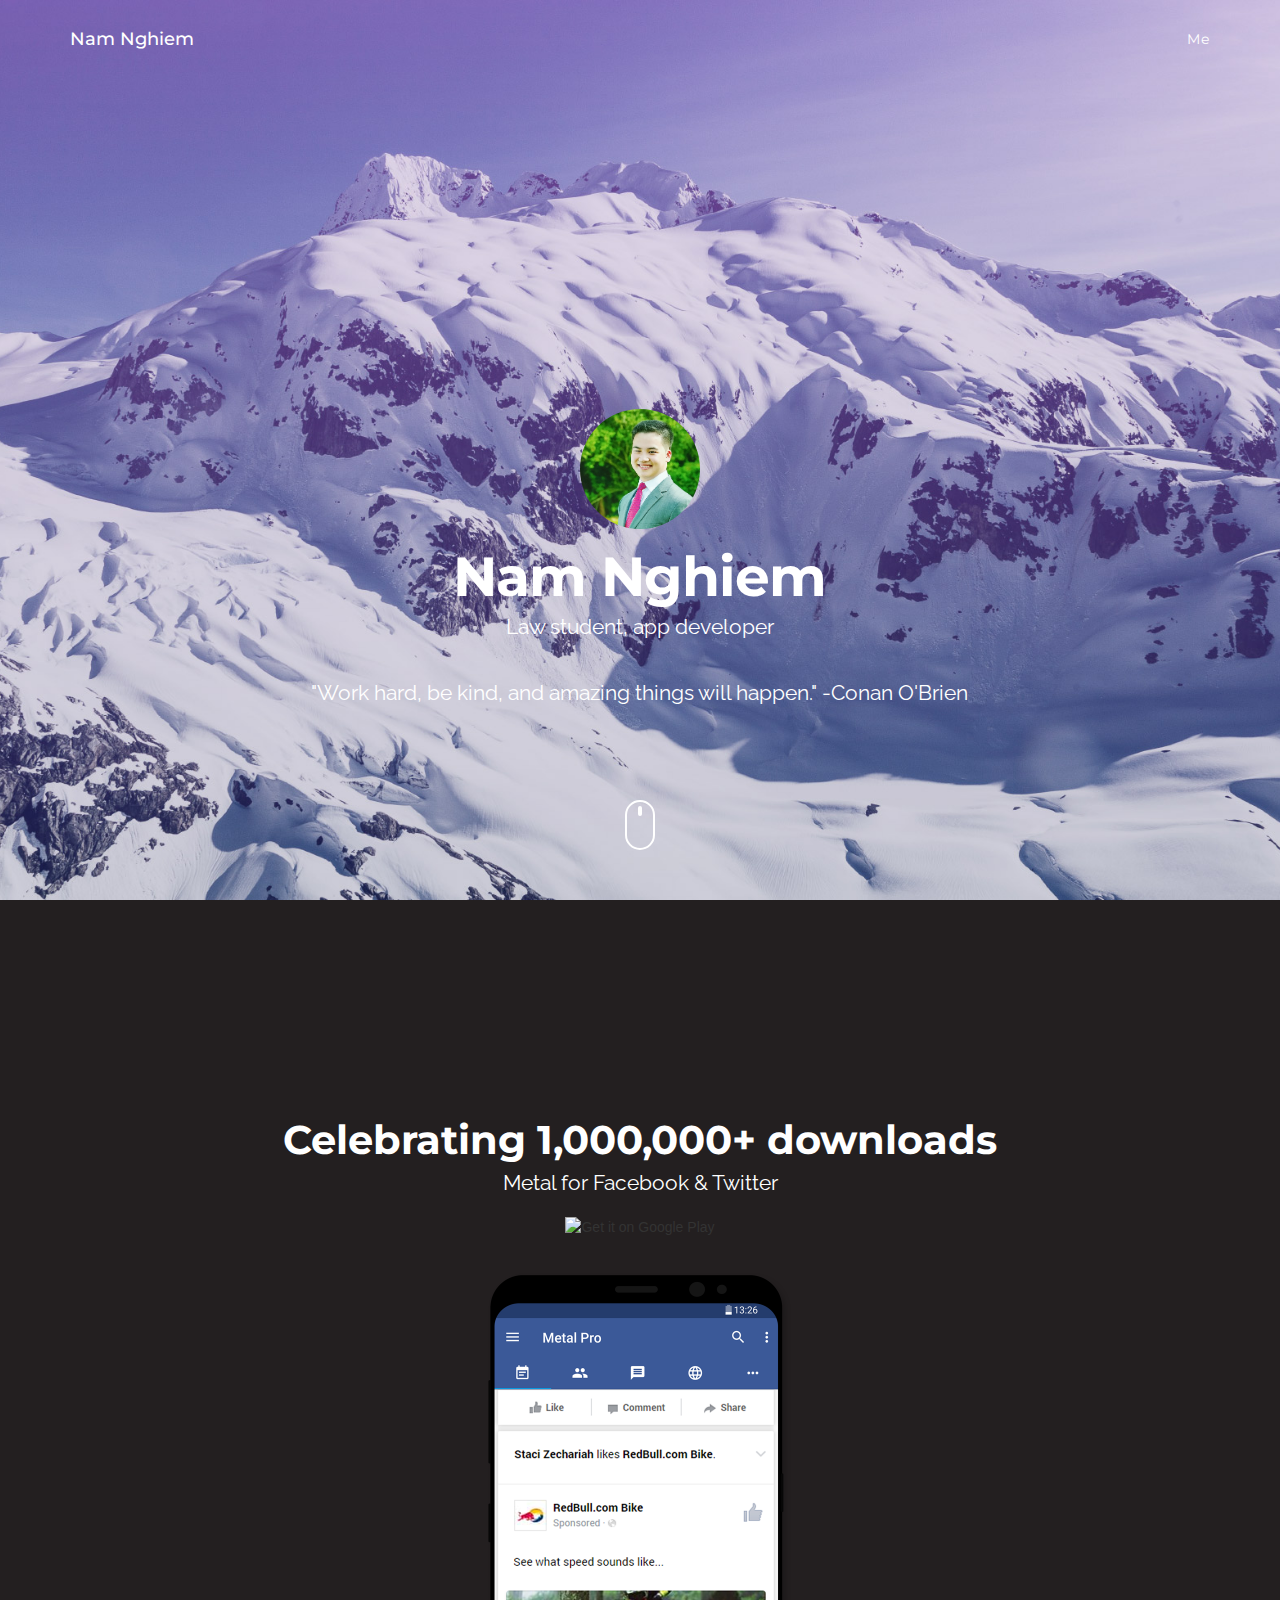
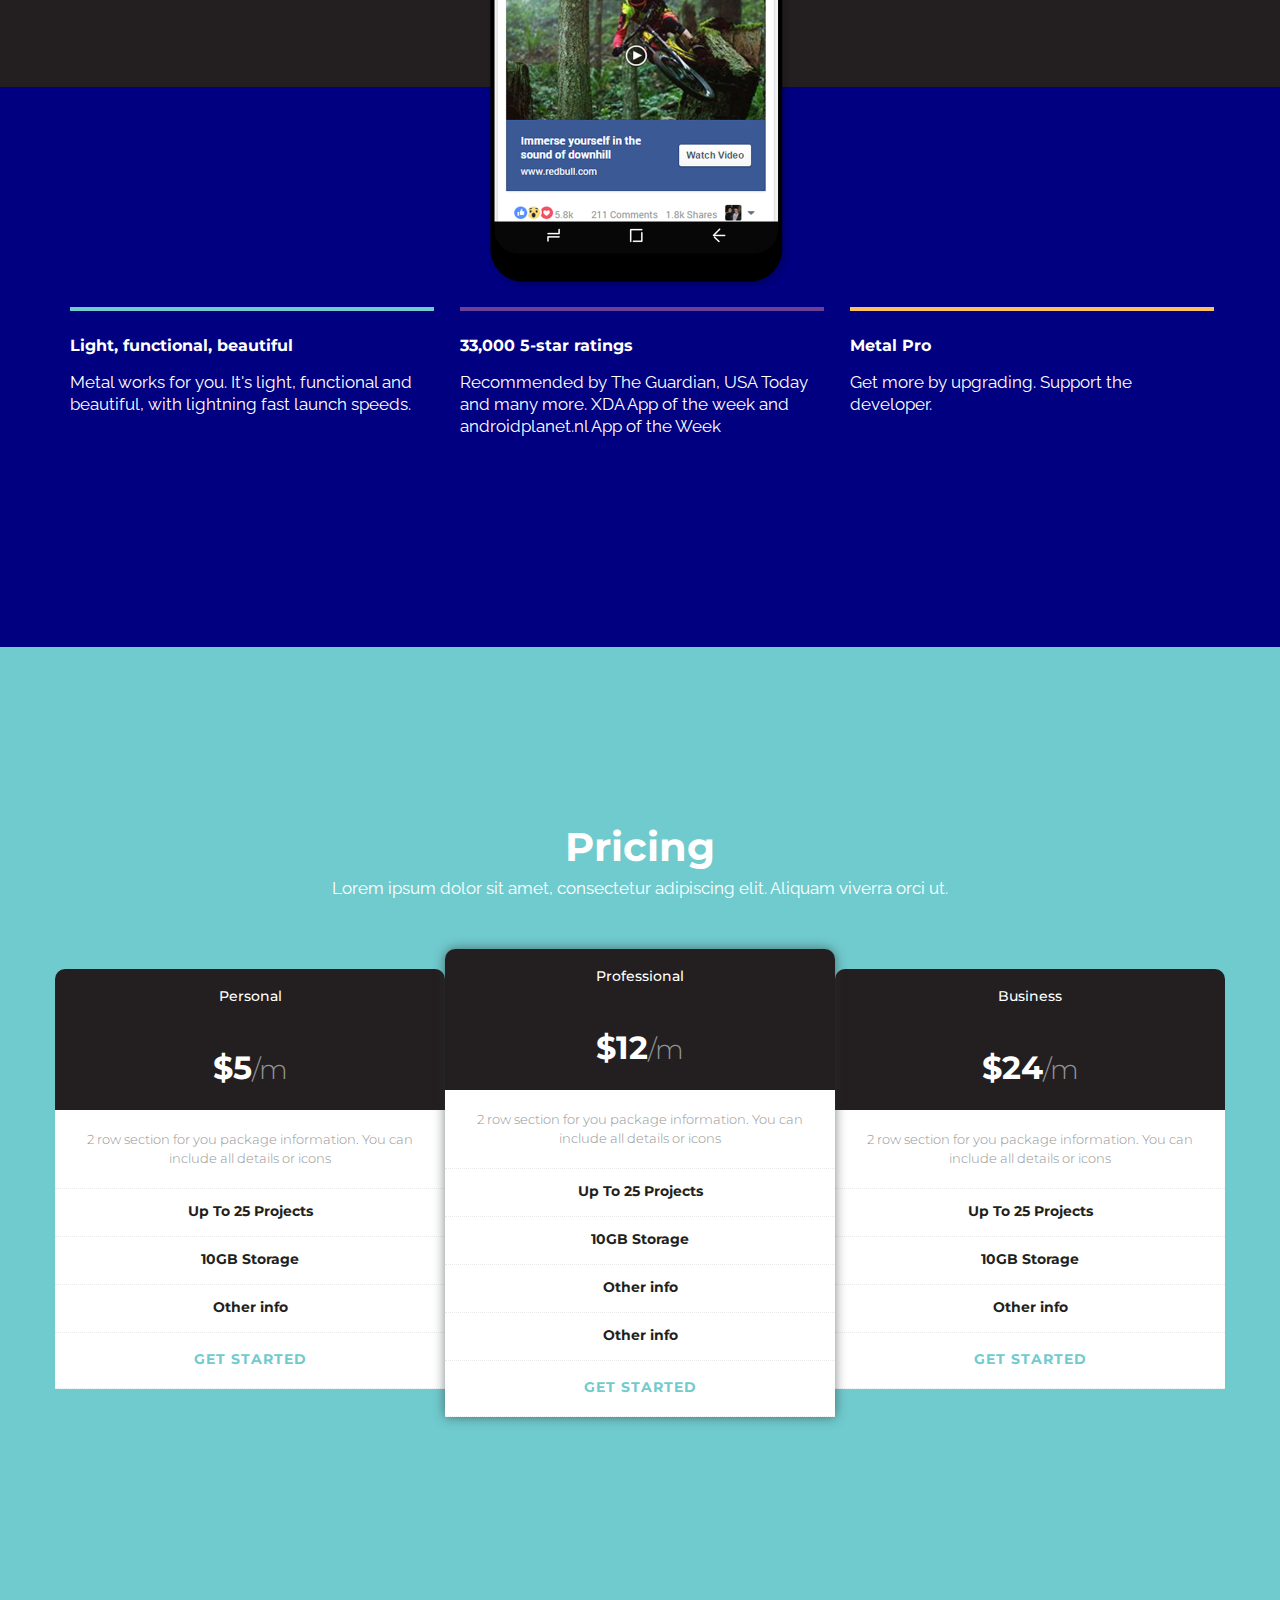
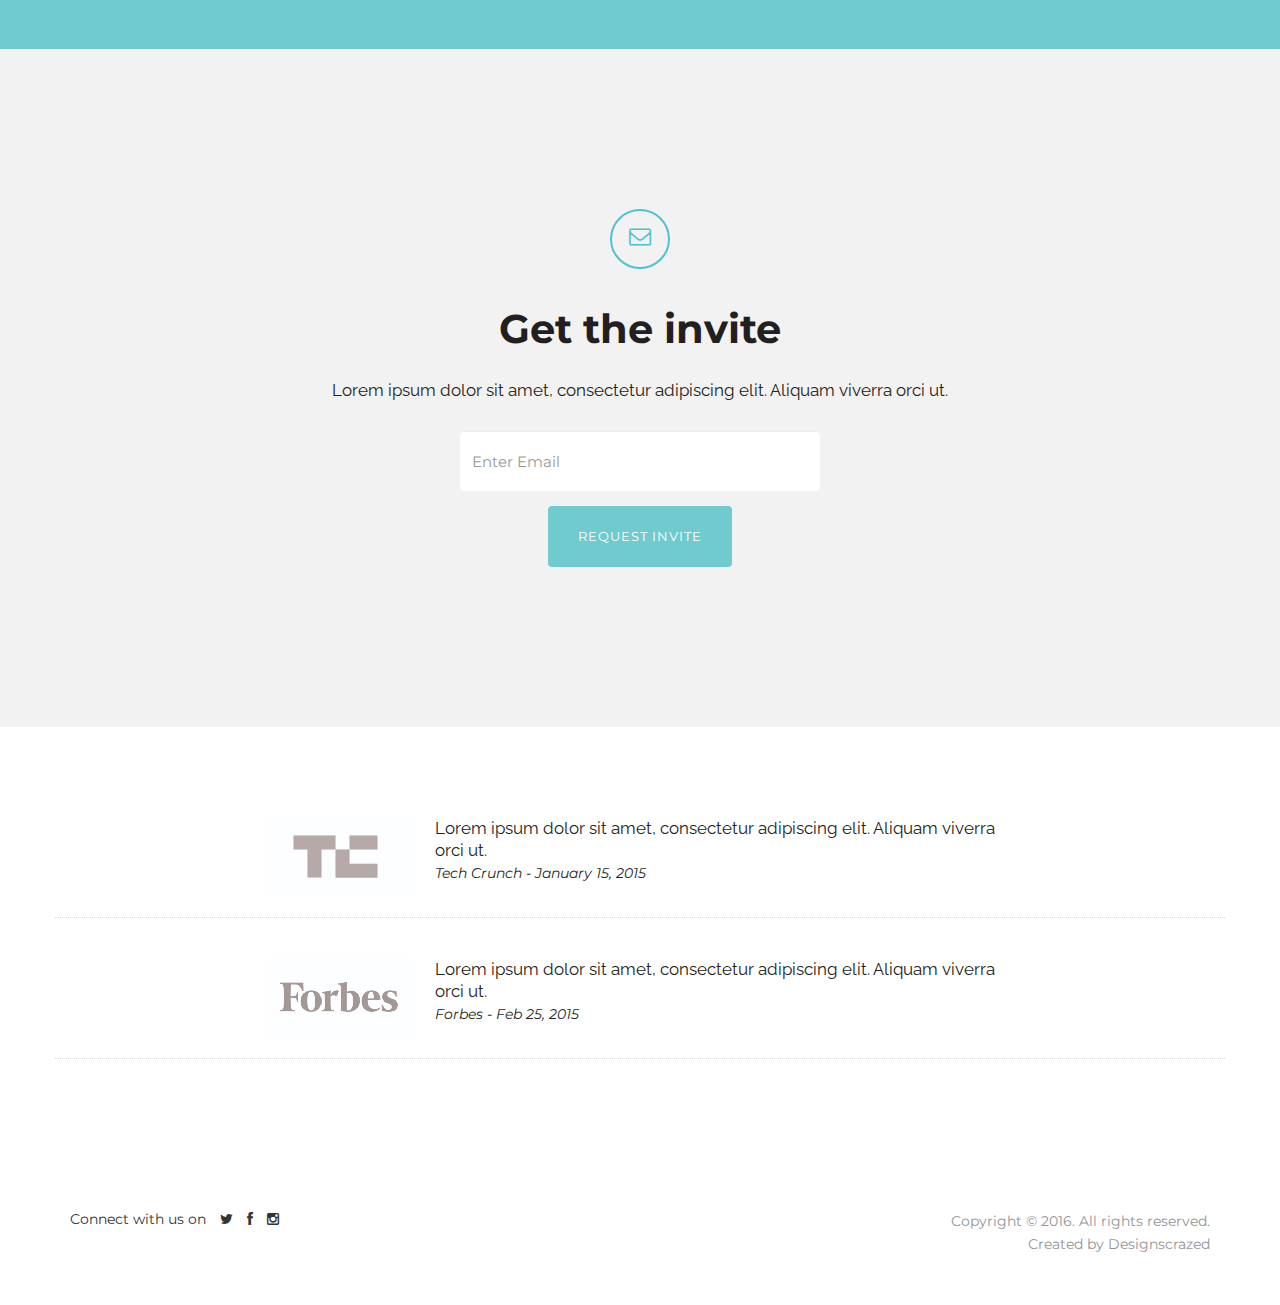
==== commit b3749236: "v0.2" ====
--- a/index.html
+++ b/index.html
@@ -106,25 +106,27 @@
         </div>
 		
       </div>
-    </section>
-    
-    <section id="main-info" class="pad-xl">
-	    <div class="container">
+	  <br>
+    </section>
+    
+    <section id="main-info" style="background-color:navy;" class="pad-xl">
+	    <div class="container ">
 		    <div class="row">
+			    <div class="col-sm-4 wow fadeIn" data-wow-delay="0.8s">
+				    <hr  class="line blue">
+				    <h3 class="white">Light, functional, beautiful</h3>
+				    <p class="white">Metal works for you. It's light, functional and beautiful, with lightning fast launch speeds.</p>
+			    </div>
+				
 			    <div class="col-sm-4 wow fadeIn" data-wow-delay="0.4s">
 				    <hr class="line purple">
-				    <h3>33,000 5-star ratings</h3>
-				    <p>Recommended by The Guardian, USA Today and many more. XDA App of the week and androidplanet.nl App of the Week</p>
-			    </div>
-			    <div class="col-sm-4 wow fadeIn" data-wow-delay="0.8s">
-				    <hr  class="line blue">
-				    <h3>Light, functional, beautiful</h3>
-				    <p>Metal works for you. It's light, functional and beautiful, with lightning fast launch speeds.</p>
+				    <h3 class="white">33,000 5-star ratings</h3>
+				    <p class="white">Recommended by The Guardian, USA Today and many more. XDA App of the week and androidplanet.nl App of the Week</p>
 			    </div>
 			    <div class="col-sm-4 wow fadeIn" data-wow-delay="1.2s">
 				    <hr  class="line yellow">
-				    <h3>Metal Pro</h3>
-				    <p>Get more by upgrading. Support the developer.</p>
+				    <h3 class="white">Metal Pro</h3>
+				    <p class="white">Get more by upgrading. Support the developer.</p>
 			    </div>
 		    </div>
 	    </div>
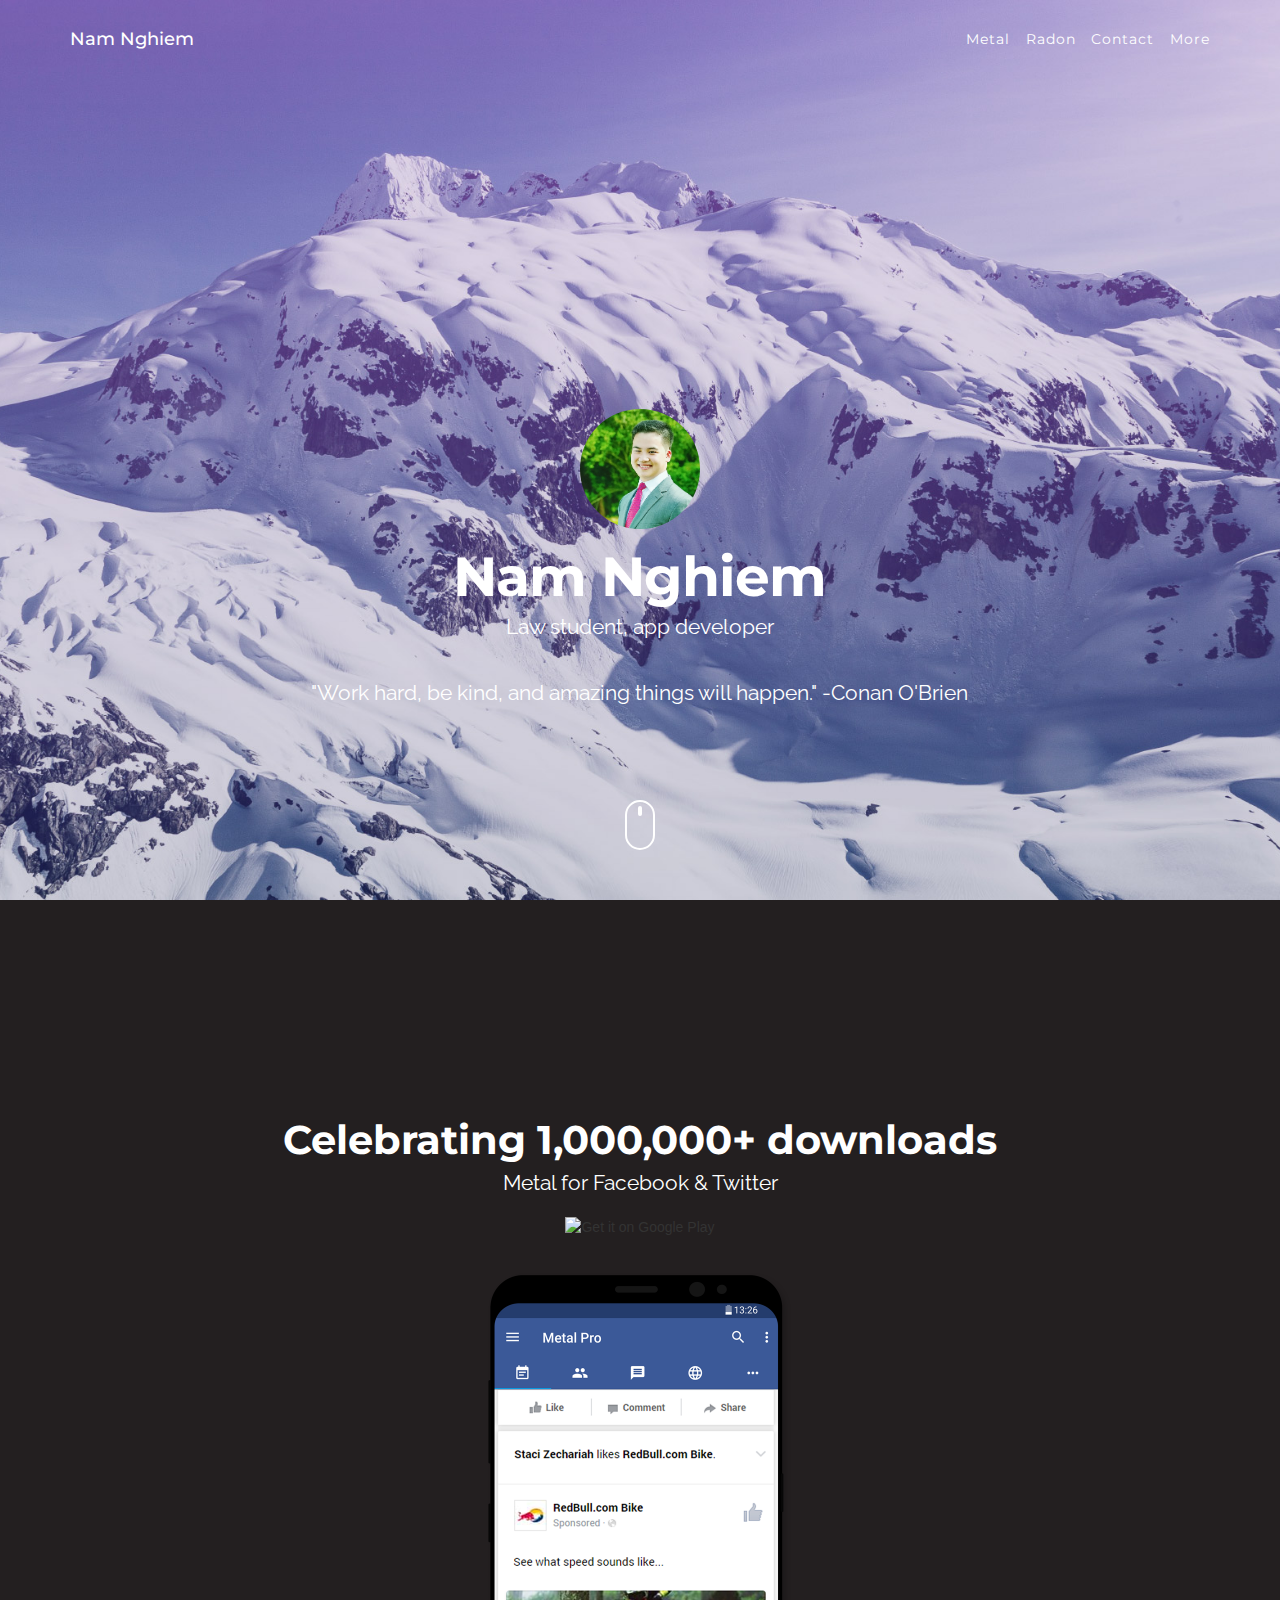
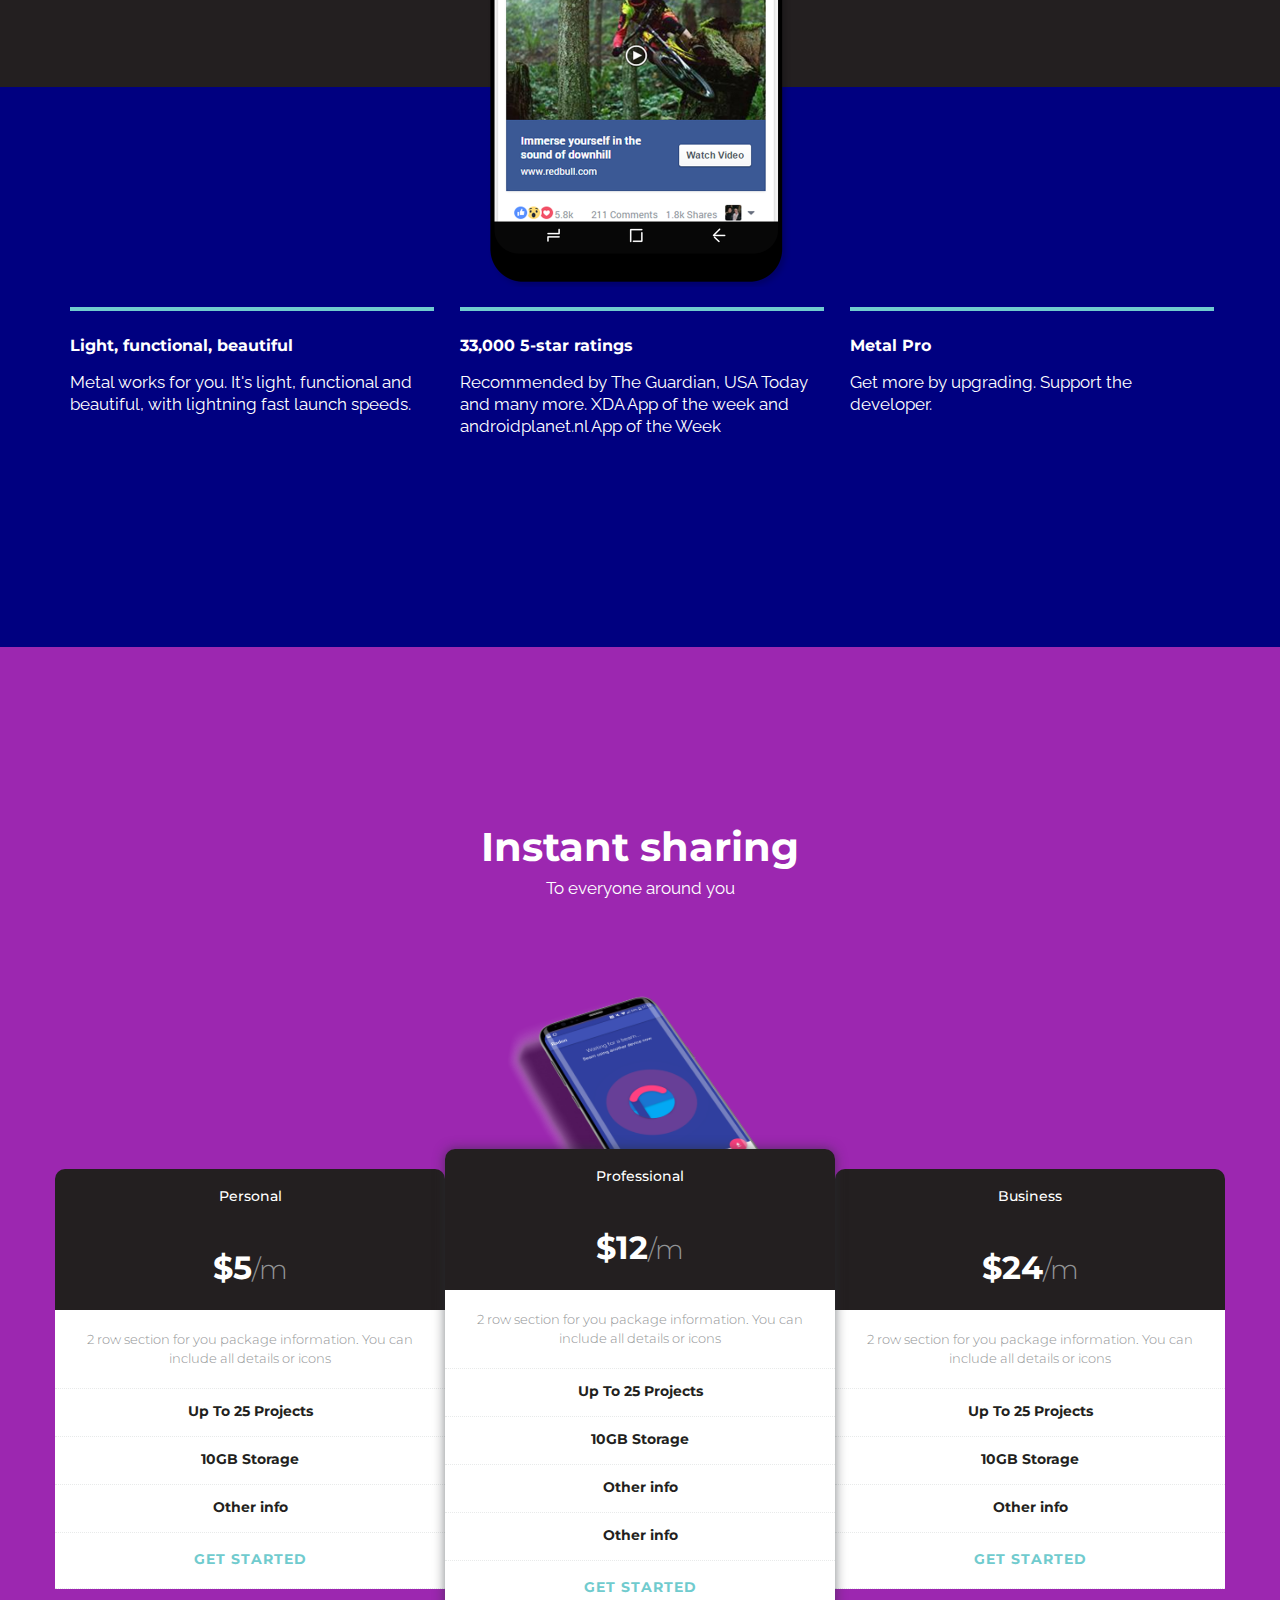
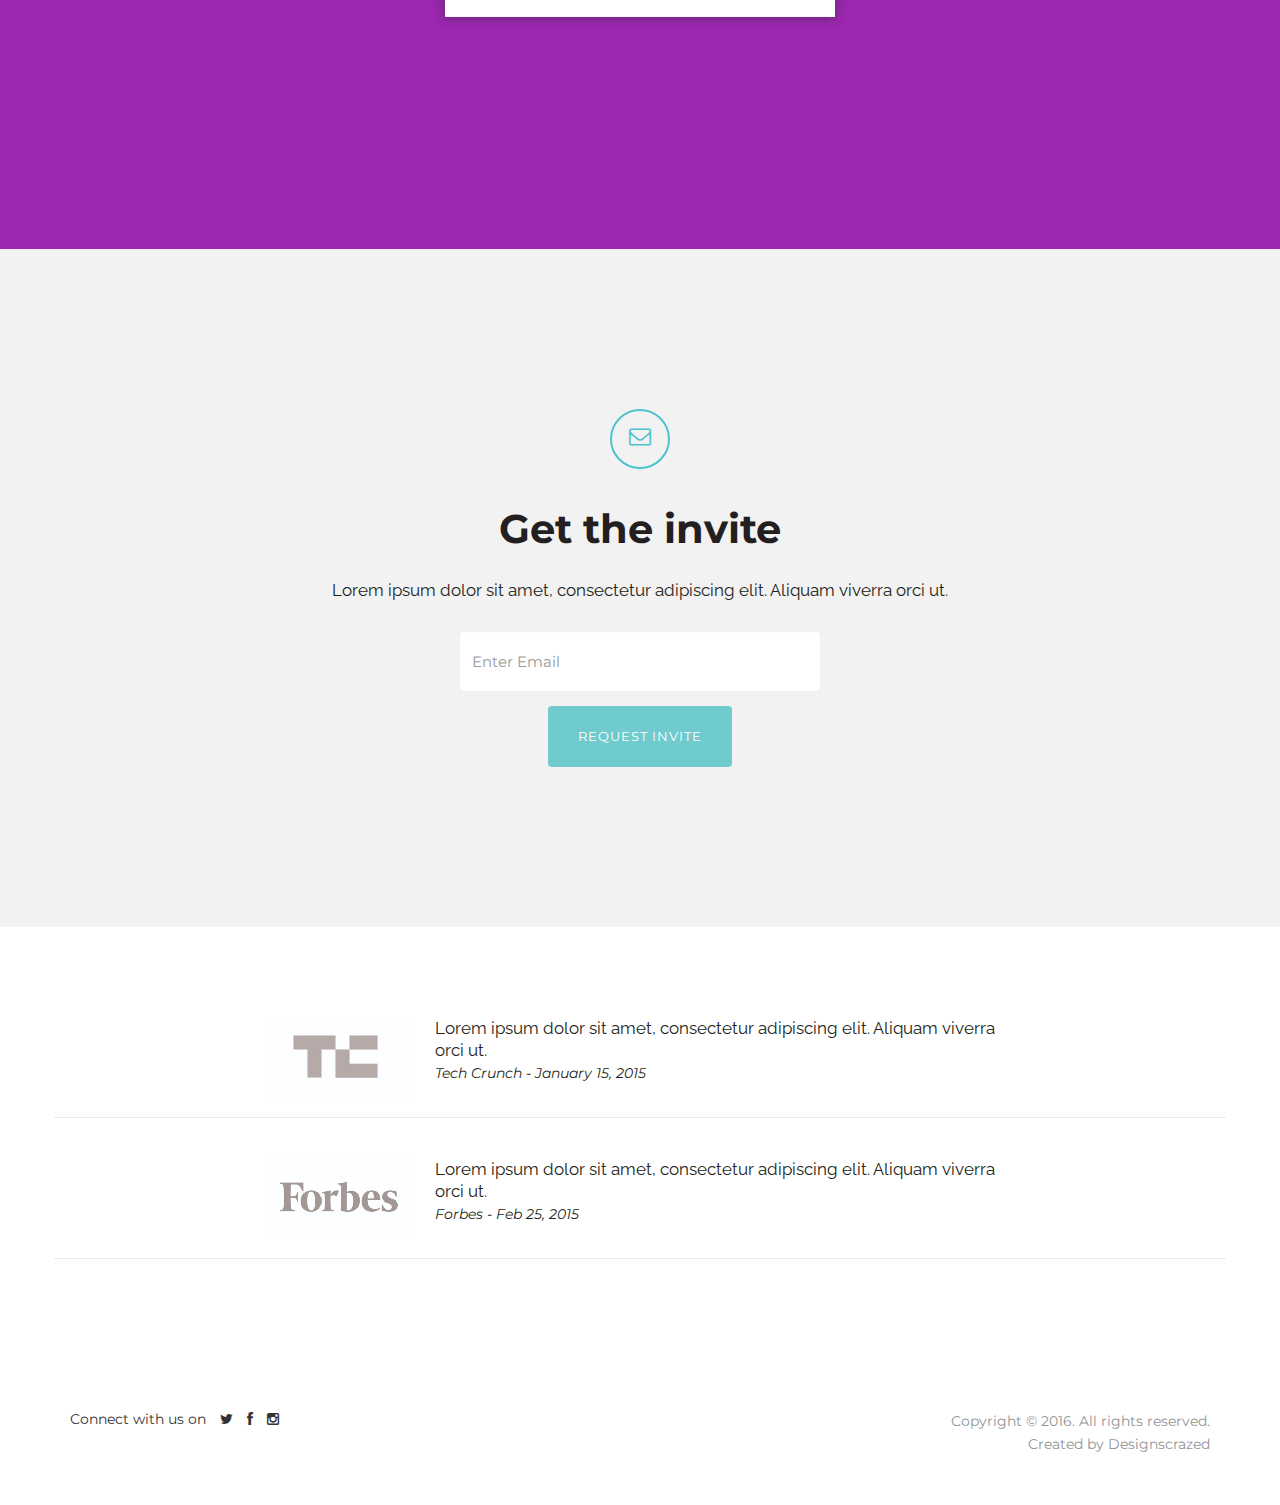
==== commit 1fcc4c3e: "v0.2" ====
--- a/index.html
+++ b/index.html
@@ -52,7 +52,13 @@
             <a href="index.html"><h4 class="white">Nam Nghiem</h4></a>
           </div>
           <div class="col-xs-6 signin text-right navbar-nav">
-            <a href="#pricing" class="scroll">Me</a>
+            <a href="#pricing" class="scroll">Metal</a>
+			&nbsp;&nbsp;
+            <a href="#pricing" class="scroll">Radon</a>
+			&nbsp;&nbsp;
+            <a href="#pricing" class="scroll">Contact</a>
+			&nbsp;&nbsp;
+            <a href="#pricing" class="scroll">More</a>
           </div>
         </div>
         
@@ -119,12 +125,12 @@
 			    </div>
 				
 			    <div class="col-sm-4 wow fadeIn" data-wow-delay="0.4s">
-				    <hr class="line purple">
+				    <hr class="line blue">
 				    <h3 class="white">33,000 5-star ratings</h3>
 				    <p class="white">Recommended by The Guardian, USA Today and many more. XDA App of the week and androidplanet.nl App of the Week</p>
 			    </div>
 			    <div class="col-sm-4 wow fadeIn" data-wow-delay="1.2s">
-				    <hr  class="line yellow">
+				    <hr  class="line blue">
 				    <h3 class="white">Metal Pro</h3>
 				    <p class="white">Get more by upgrading. Support the developer.</p>
 			    </div>
@@ -138,10 +144,16 @@
       <div class="container">
         <div class="row margin-40">
           <div class="col-sm-8 col-sm-offset-2 text-center">
-            <h2 class="white">Pricing</h2>
-            <p class="white">Lorem ipsum dolor sit amet, consectetur adipiscing elit. Aliquam viverra orci ut.</p>
-          </div>
-        </div>
+            <h2 class="white">Instant sharing</h2>
+            <p class="white">To everyone around you</p>
+          </div>
+        </div>
+		
+
+        <div class="iphone wow fadeInUp" data-wow-delay="1s">
+	        <img src="img/s8.png">
+        </div>
+		
         
         <div class="row margin-50">
           
--- a/css/main.css
+++ b/css/main.css
@@ -449,7 +449,7 @@
 
 
 #pricing {
-  background: #70cbce;
+  background: #9c27b0;
 }
 
 .pricing-container {
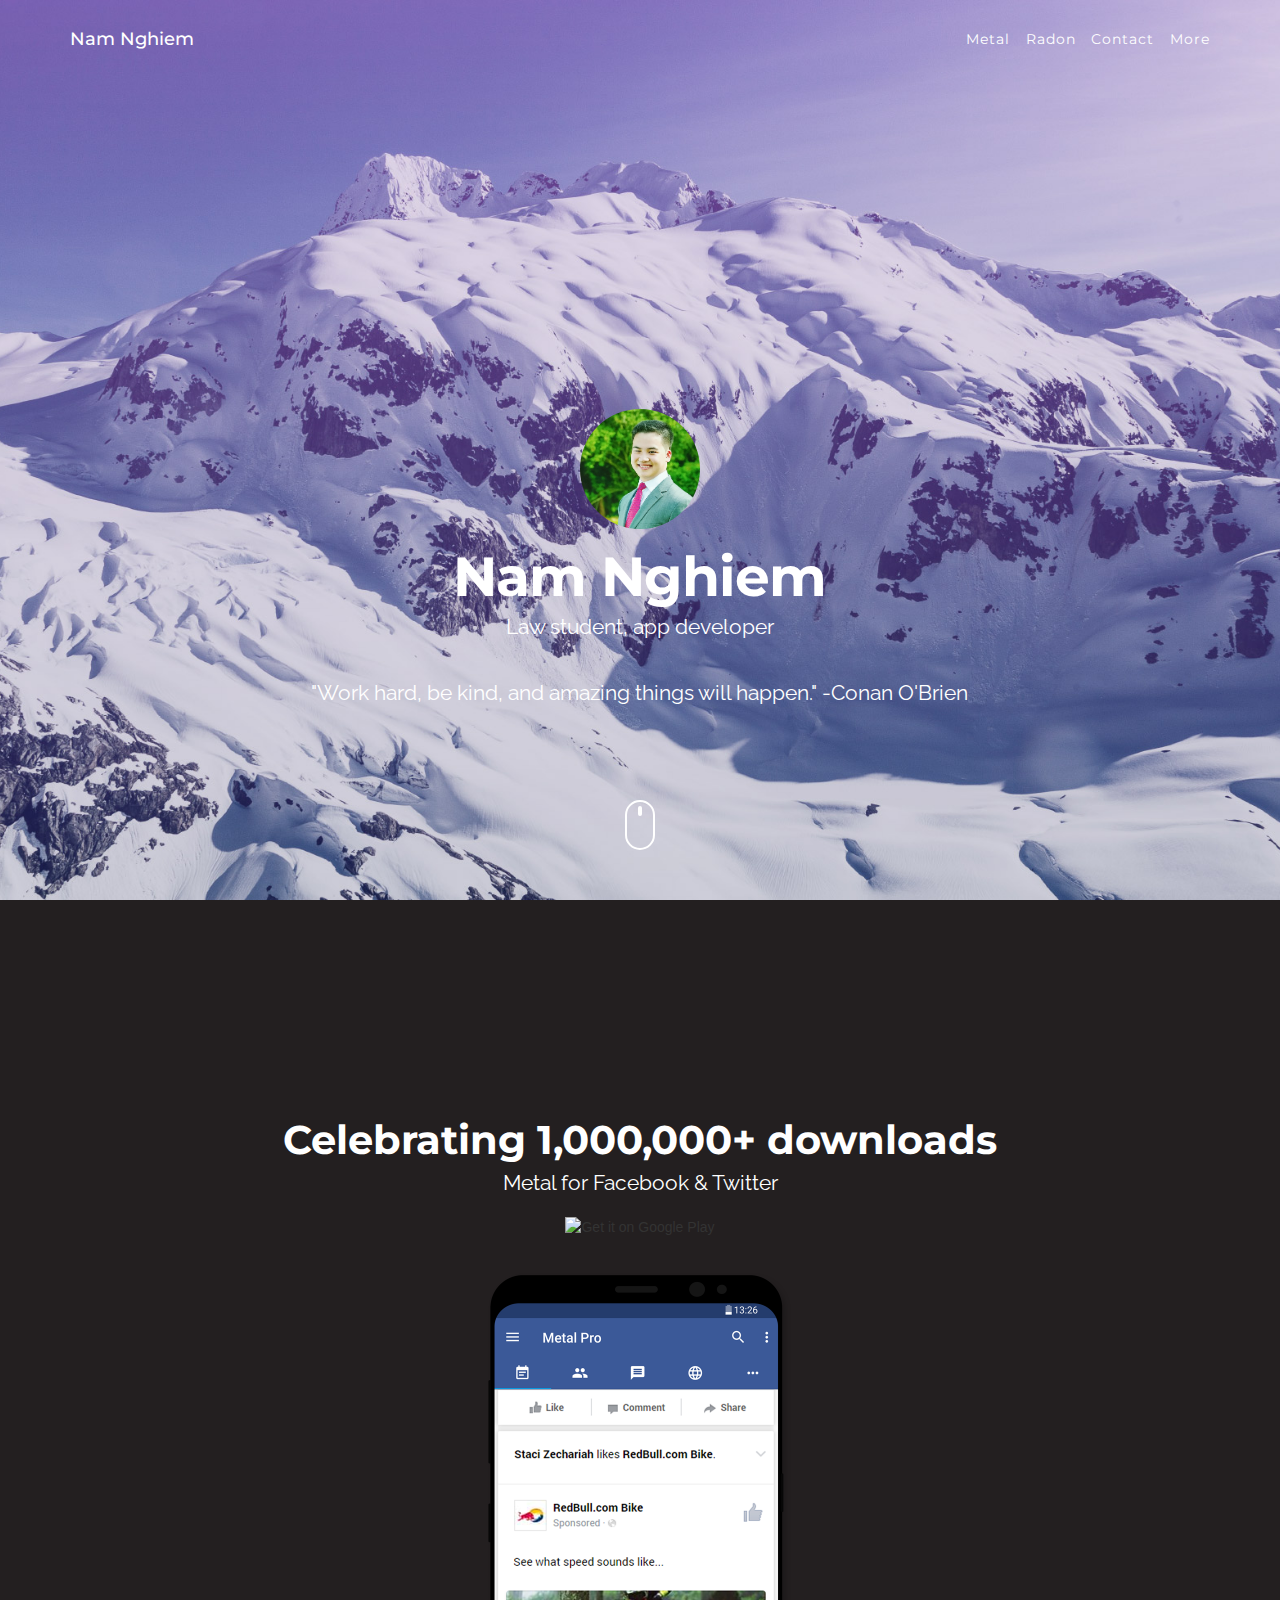
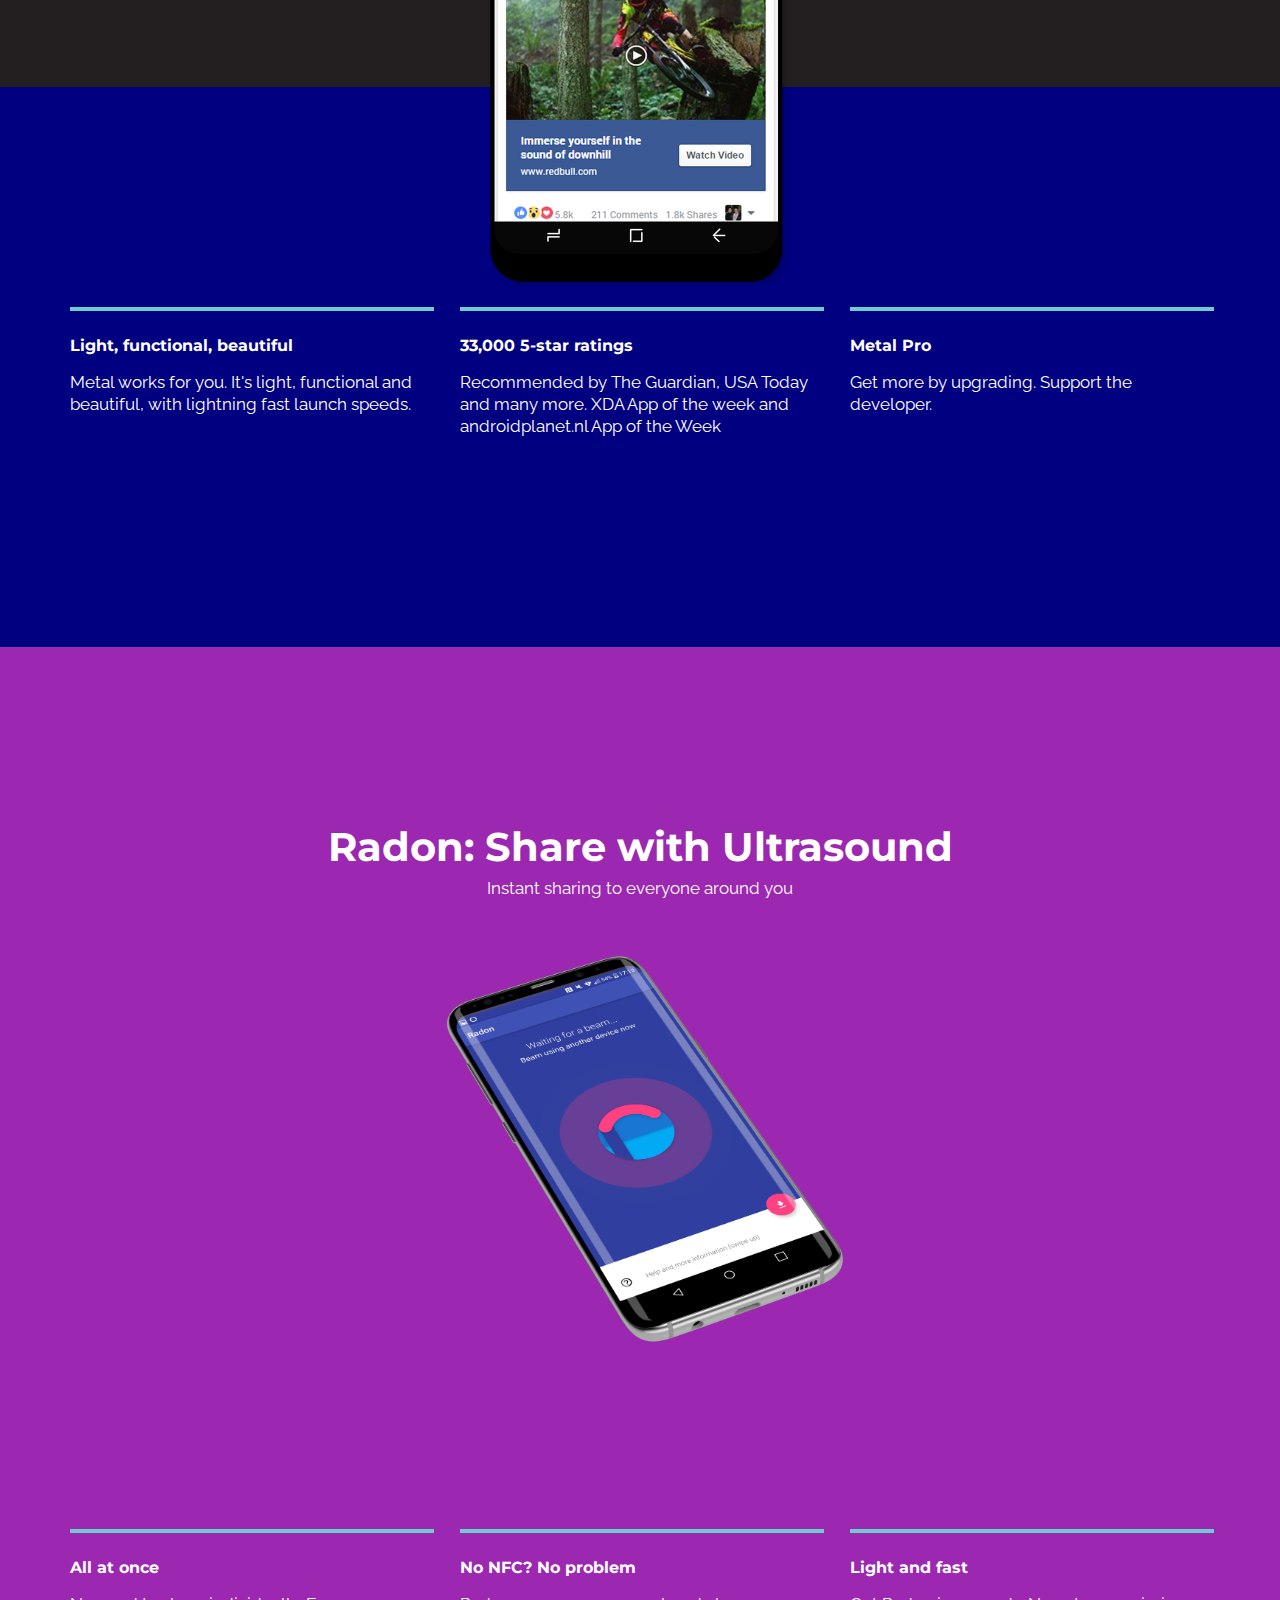
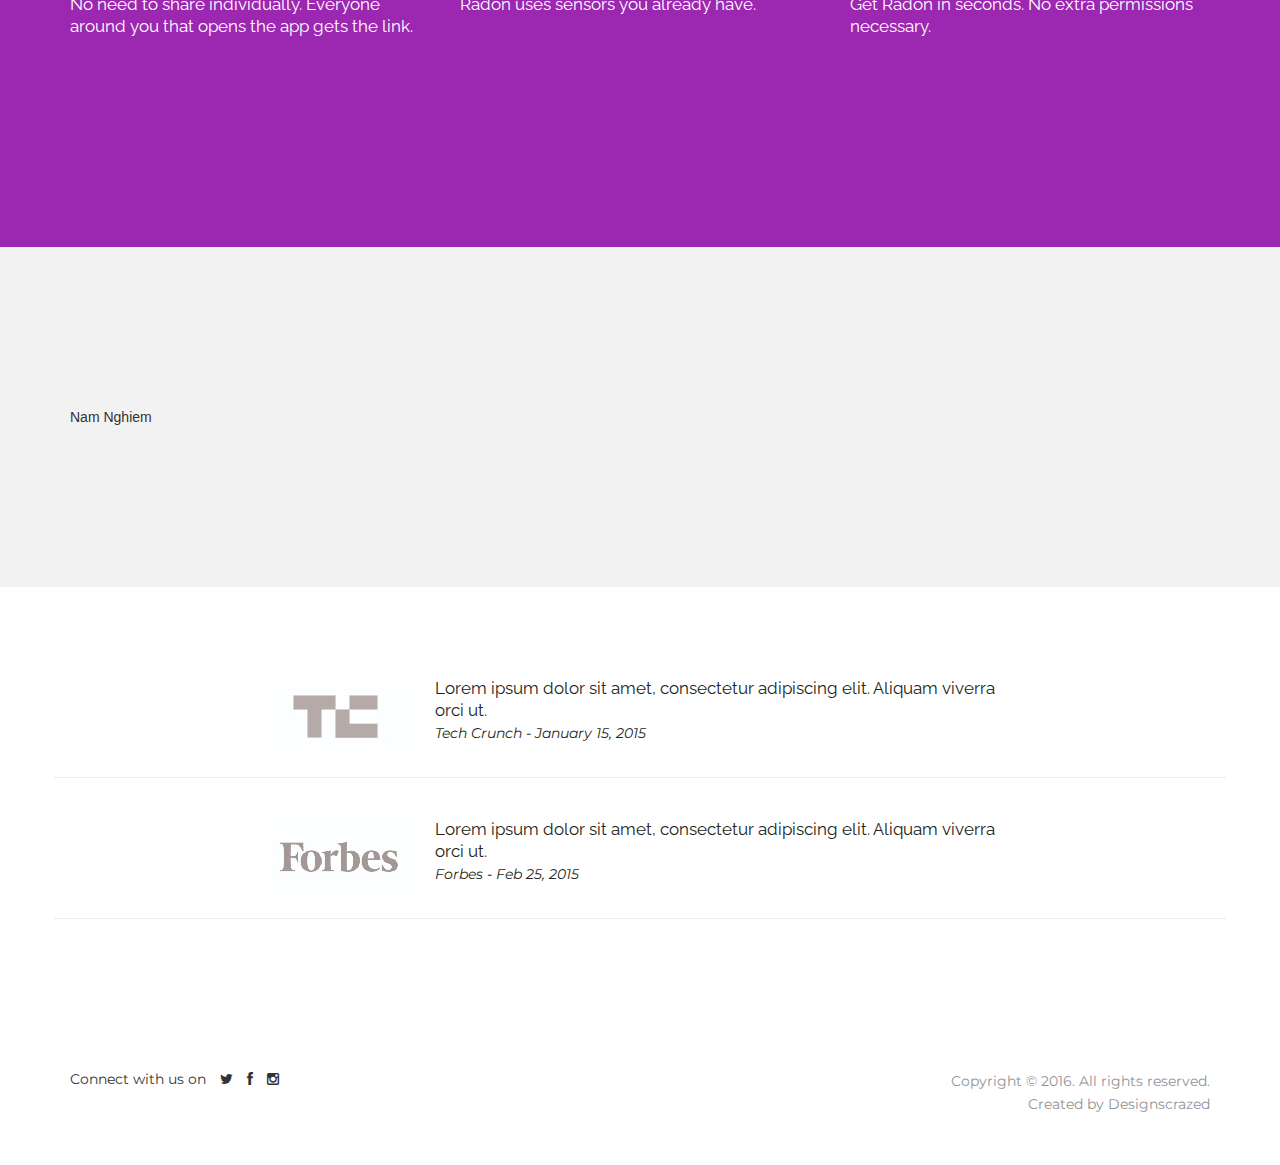
==== commit 6d389237: "v0.2" ====
--- a/index.html
+++ b/index.html
@@ -22,7 +22,7 @@
   <link rel="stylesheet" href="css/main.css">
 
   <script src="js/modernizr-2.7.1.js"></script>
-  
+  <script type="text/javascript" src="https://platform.linkedin.com/badges/js/profile.js" async defer></script>
 </head>
 
 <body>
@@ -144,85 +144,49 @@
       <div class="container">
         <div class="row margin-40">
           <div class="col-sm-8 col-sm-offset-2 text-center">
-            <h2 class="white">Instant sharing</h2>
-            <p class="white">To everyone around you</p>
+            <h2 class="white">Radon: Share with Ultrasound</h2>
+            <p class="white">Instant sharing to everyone around you</p>
           </div>
         </div>
 		
 
+                  
+        </div>
         <div class="iphone wow fadeInUp" data-wow-delay="1s">
 	        <img src="img/s8.png">
         </div>
-		
-        
-        <div class="row margin-50">
-          
-          <div class="col-sm-4 pricing-container wow fadeInUp" data-wow-delay="1s">
-            <br />
-            <ul class="list-unstyled pricing-table text-center">
-    					<li class="headline"><h5 class="white">Personal</h5></li>
-    					<li class="price"><div class="amount">$5<small>/m</small></div></li>
-    					<li class="info">2 row section for you package information. You can include all details or icons</li>
-    					<li class="features first">Up To 25 Projects</li>
-    					<li class="features">10GB Storage</li>
-    					<li class="features">Other info</li>
-    					<li class="features last btn btn-secondary btn-wide"><a href="#">Get Started</a></li>
-    				</ul>
-          </div>
-          
-          <div class="col-sm-4 pricing-container wow fadeInUp" data-wow-delay="0.4s">
-            <ul class="list-unstyled pricing-table active text-center">
-    					<li class="headline"><h5 class="white">Professional</h5></li>
-    					<li class="price"><div class="amount">$12<small>/m</small></div></li>
-    					<li class="info">2 row section for you package information. You can include all details or icons</li>
-    					<li class="features first">Up To 25 Projects</li>
-    					<li class="features">10GB Storage</li>
-    					<li class="features">Other info</li>
-    					<li class="features">Other info</li>
-    					<li class="features last btn btn-secondary btn-wide"><a href="#">Get Started</a></li>
-    				</ul>
-          </div>
-		     <div class="col-sm-4 pricing-container wow fadeInUp" data-wow-delay="1.3s">
-            <br />
-            <ul class="list-unstyled pricing-table text-center">
-    					<li class="headline"><h5 class="white">Business</h5></li>
-    					<li class="price"><div class="amount">$24<small>/m</small></div></li>
-    					<li class="info">2 row section for you package information. You can include all details or icons</li>
-    					<li class="features first">Up To 25 Projects</li>
-    					<li class="features">10GB Storage</li>
-    					<li class="features">Other info</li>
-    					<li class="features last btn btn-secondary btn-wide"><a href="#">Get Started</a></li>
-    				</ul>
-          </div>
-          
-        </div>
-        
-      </div>
-    </section>
-    
+        
+      </div>
+	  
+    </section>
+    <section id="main-info" style="background-color:#9c27b0;" class="pad-xl">
+	
+          <div class="container ">
+		    <div class="row">
+			    <div class="col-sm-4 wow fadeIn" data-wow-delay="0.8s">
+				    <hr  class="line blue">
+				    <h3 class="white">All at once</h3>
+				    <p class="white">No need to share individually. Everyone around you that opens the app gets the link.</p>
+			    </div>
+				
+			    <div class="col-sm-4 wow fadeIn" data-wow-delay="1.2s">
+				    <hr  class="line blue">
+				    <h3 class="white">No NFC? No problem</h3>
+				    <p class="white">Radon uses sensors you already have.</p>
+			    </div>
+				
+			    <div class="col-sm-4 wow fadeIn" data-wow-delay="0.4s">
+				    <hr class="line blue">
+				    <h3 class="white">Light and fast</h3>
+				    <p class="white">Get Radon in seconds. No extra permissions necessary.</p>
+			    </div>
+		    
+	    </div>
+		</section>
     
     <section id="invite" class="pad-lg light-gray-bg">
       <div class="container">
-        <div class="row">
-          <div class="col-sm-8 col-sm-offset-2 text-center">
-            <i class="fa fa-envelope-o margin-40"></i>
-            <h2 class="black">Get the invite</h2>
-            <br />
-            <p class="black">Lorem ipsum dolor sit amet, consectetur adipiscing elit. Aliquam viverra orci ut.</p>
-            <br />
-            
-            <div class="row">
-              <div class="col-sm-8 col-sm-offset-2 col-md-6 col-md-offset-3">
-                <form role="form">
-                  <div class="form-group">
-                    <input type="email" class="form-control" id="exampleInputEmail1" placeholder="Enter Email">
-                  </div>
-                  <button type="submit" class="btn btn-primary btn-lg">Request Invite</button>
-                </form>
-              </div>
-            </div><!--End Form row-->
-
-          </div>
+        <div class="LI-profile-badge"  data-version="v1" data-size="medium" data-locale="en_US" data-type="vertical" data-theme="dark" data-vanity="nghiemnam"><a class="LI-simple-link" href='https://ie.linkedin.com/in/nghiemnam?trk=profile-badge'>Nam Nghiem</a></div>
         </div>
       </div>
     </section>
